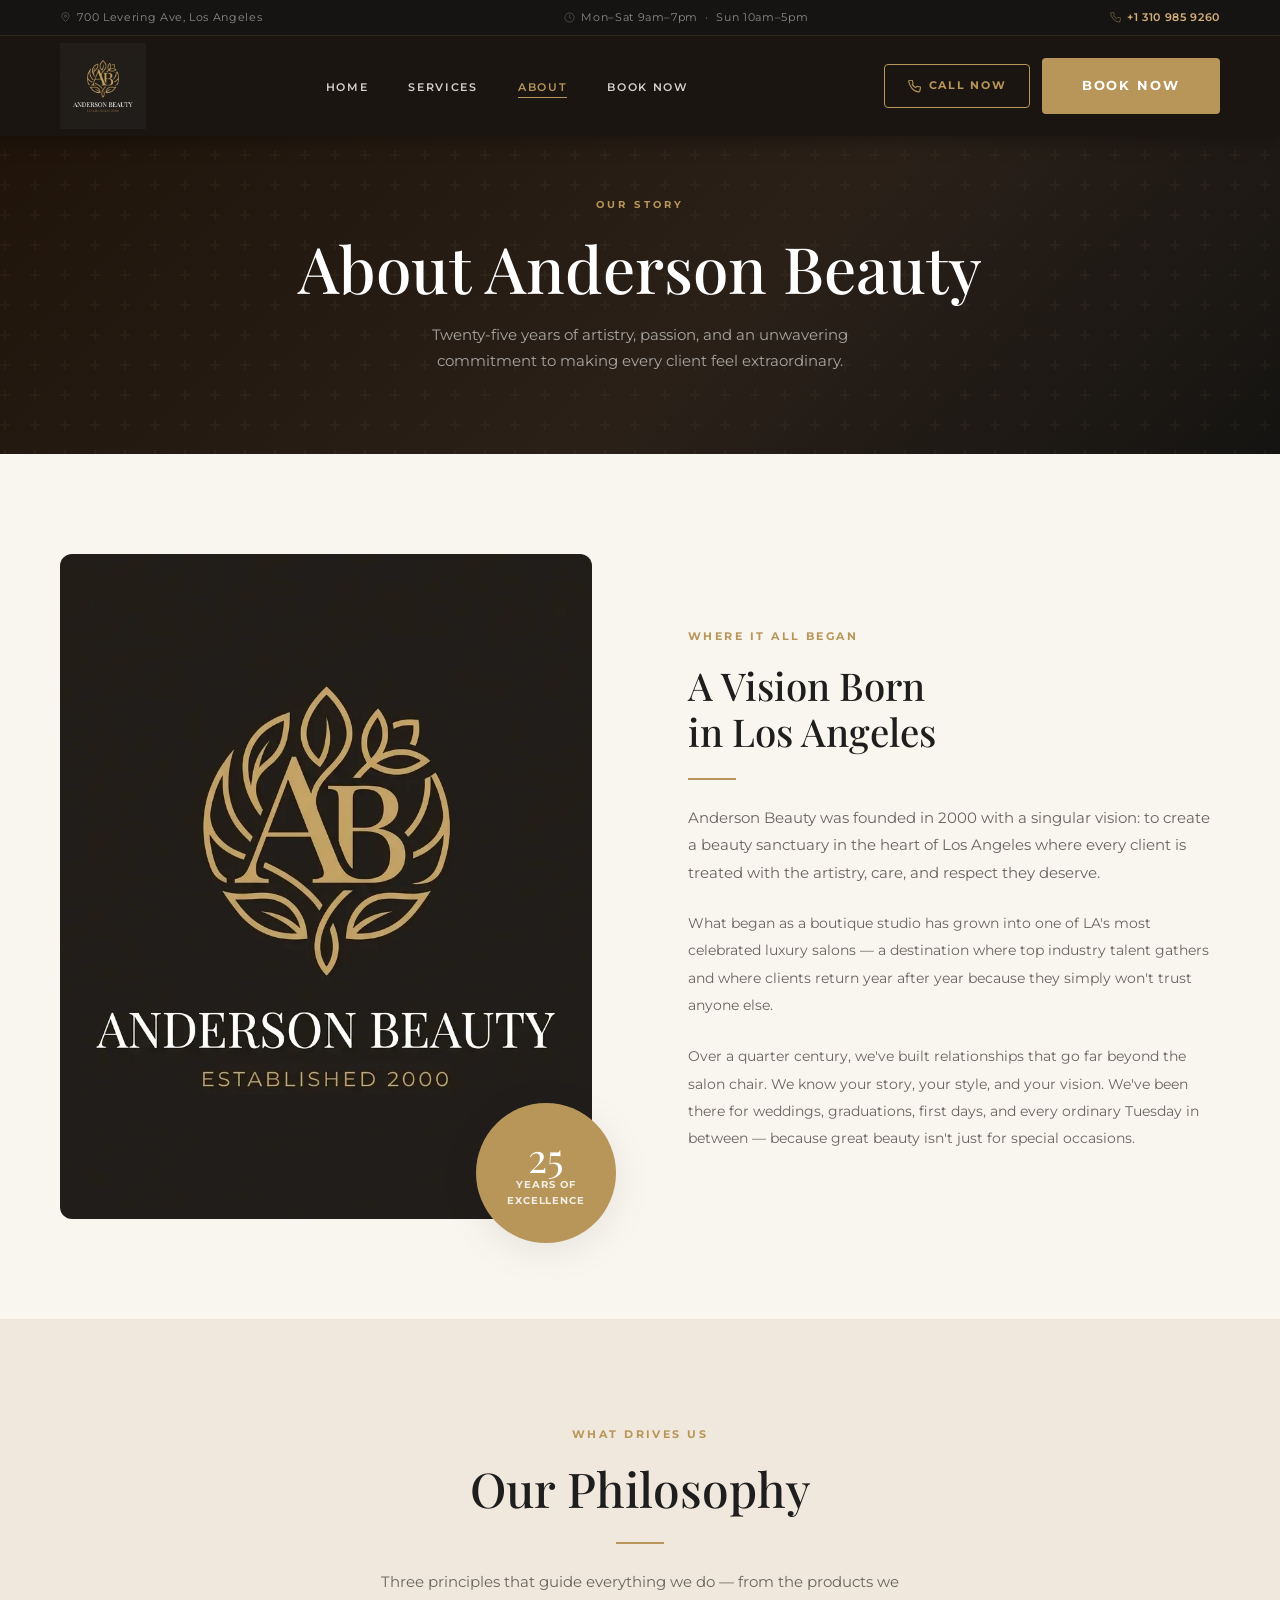
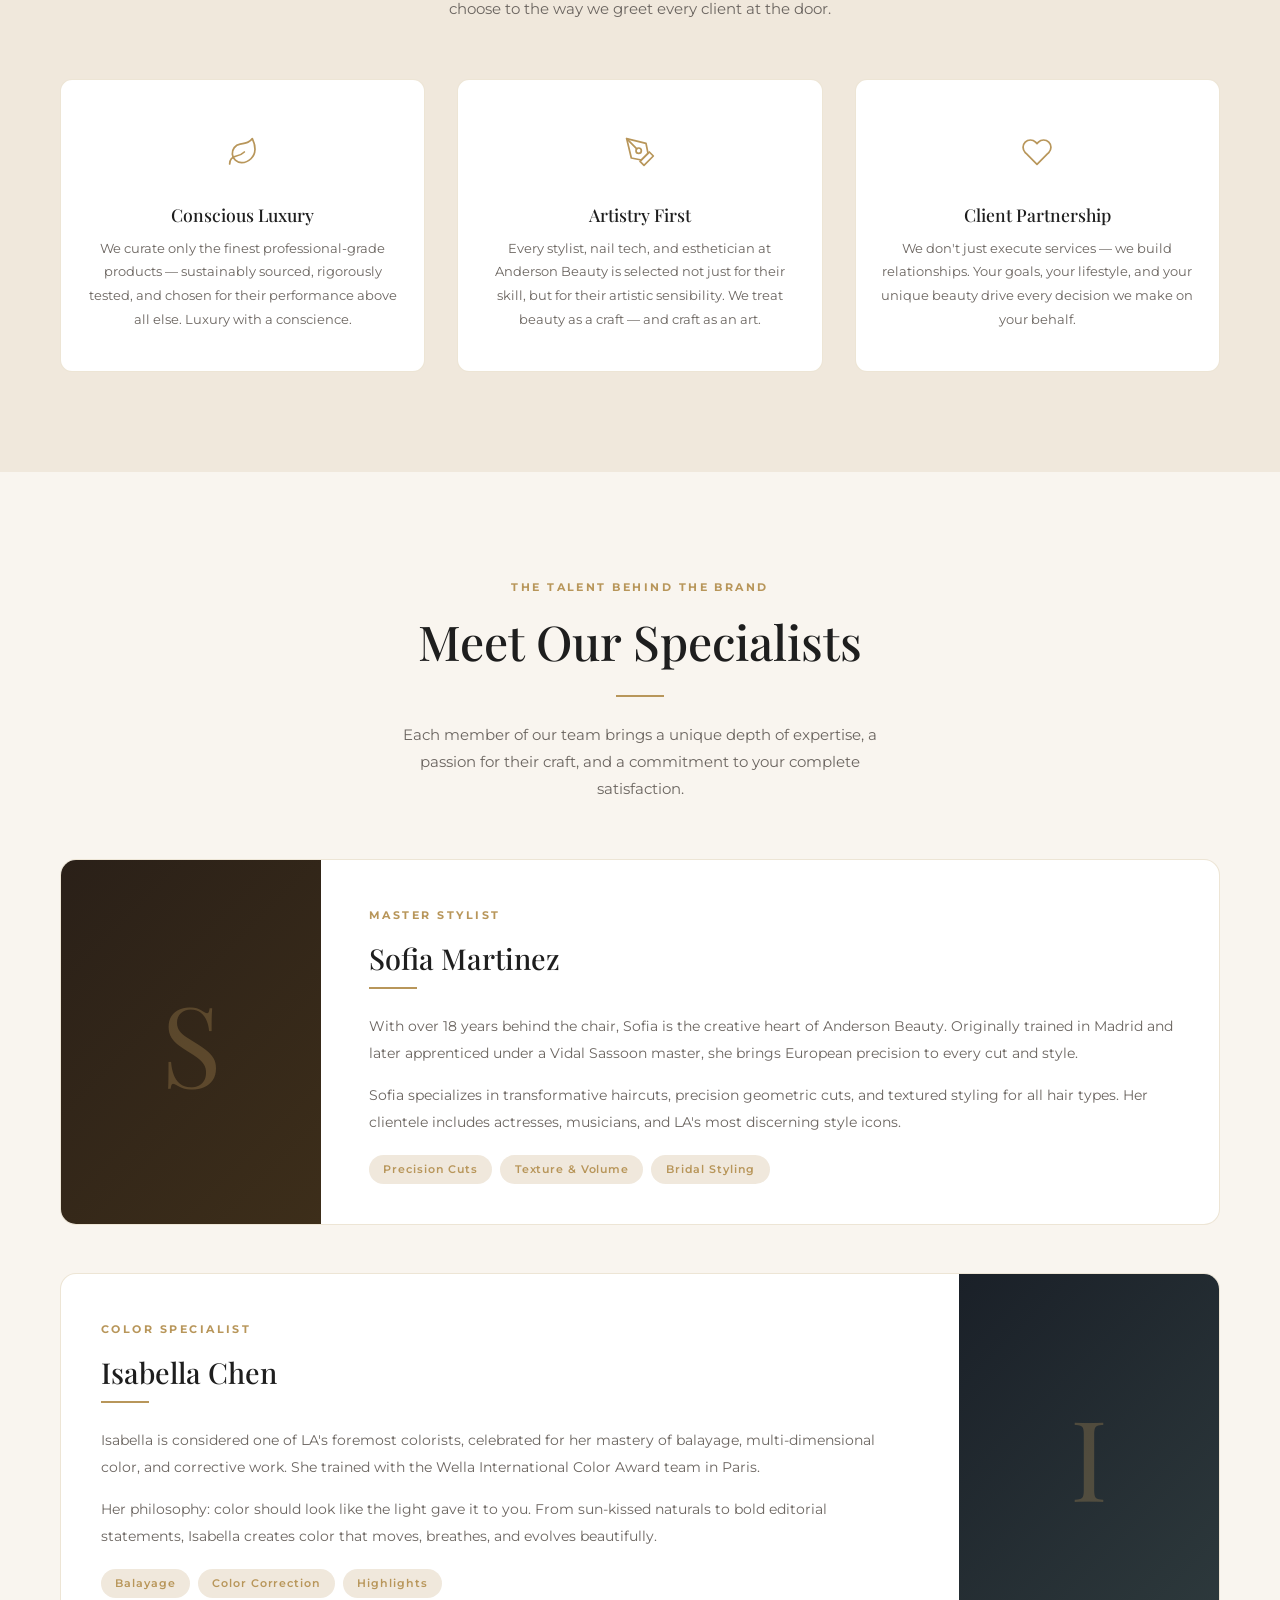
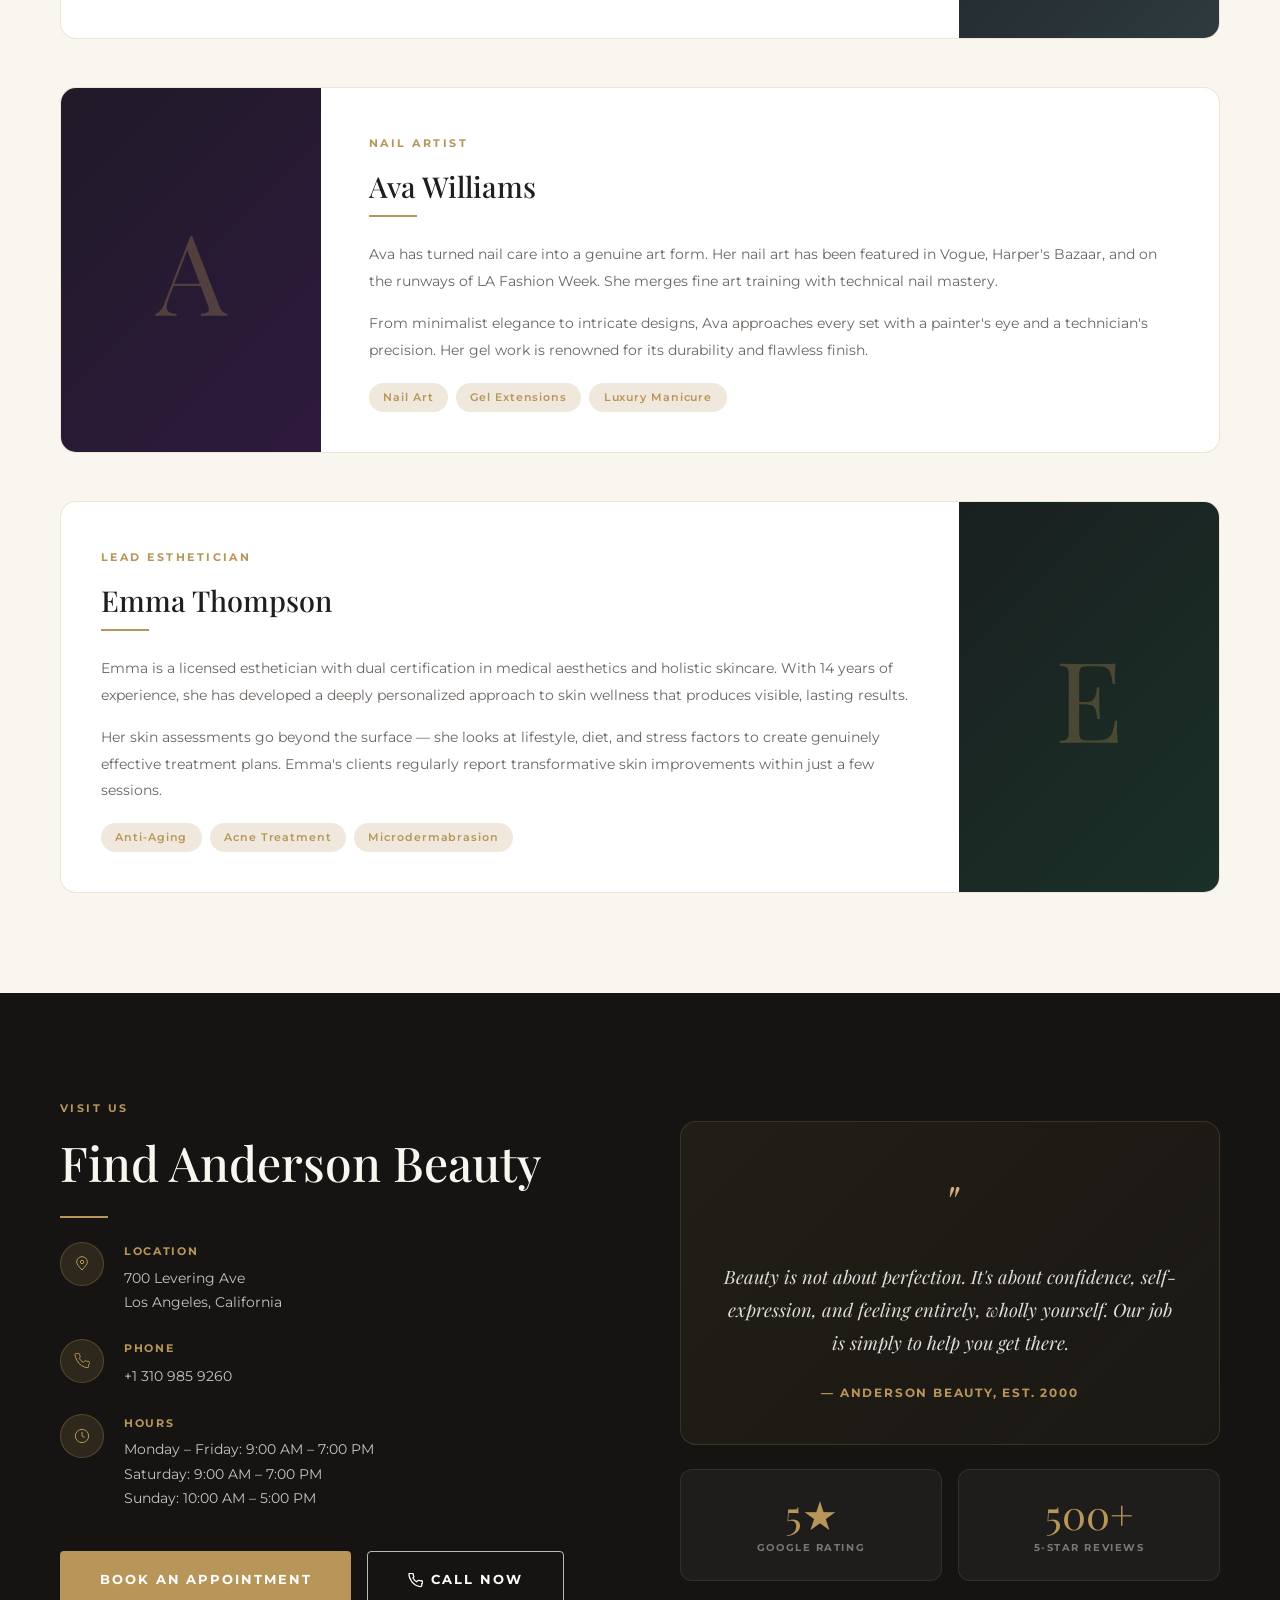
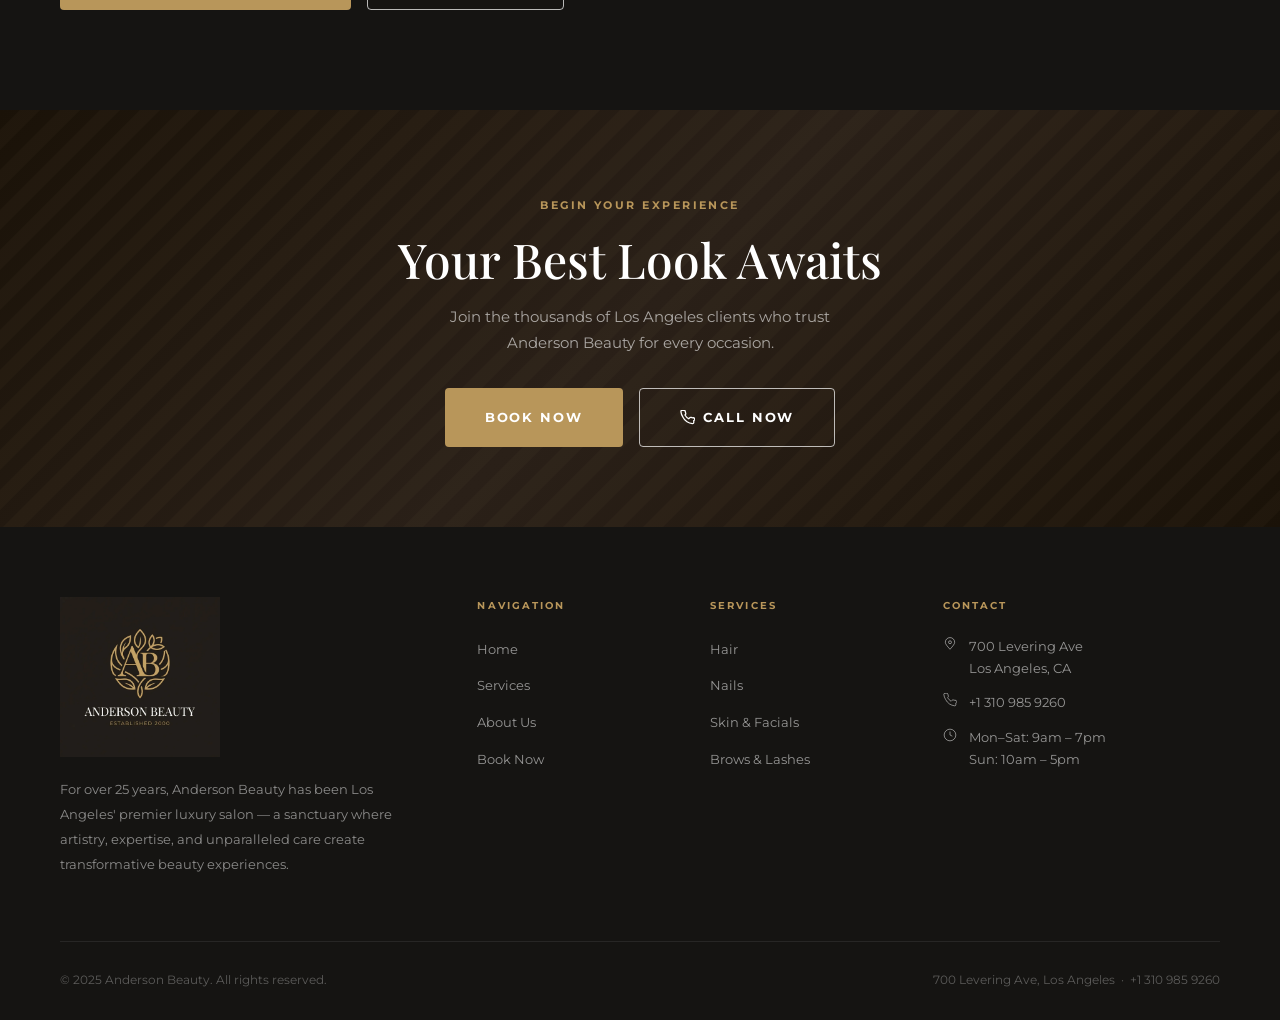
==== about.html @ c1115810 "Initial commit — Anderson Beauty website" ====
<!DOCTYPE html>
<html lang="en">
<head>
  <meta charset="UTF-8">
  <meta name="viewport" content="width=device-width, initial-scale=1.0">
  <title>About Us — Anderson Beauty</title>
  <meta name="description" content="Learn the story behind Anderson Beauty, Los Angeles' premier luxury salon established in 2000. Meet our team of expert stylists and estheticians.">
  <link rel="stylesheet" href="css/styles.css">
  <link rel="icon" type="image/x-icon" href="favicon.ico">
  <link rel="icon" type="image/png" sizes="32x32" href="favicon-32.png">
</head>
<body>

  <!-- TOP BAR -->
  <div class="topbar">
    <div class="container">
      <div class="topbar-inner">
        <div class="topbar-item">
          <svg width="11" height="11" viewBox="0 0 24 24" fill="none" stroke="currentColor" stroke-width="1.5"><path d="M12 21c-4.97-5.4-8-9.1-8-12a8 8 0 0116 0c0 2.9-3.03 6.6-8 12z"/><circle cx="12" cy="9" r="2.5"/></svg>
          700 Levering Ave, Los Angeles
        </div>
        <div class="topbar-item">
          <svg width="11" height="11" viewBox="0 0 24 24" fill="none" stroke="currentColor" stroke-width="1.5"><circle cx="12" cy="12" r="10"/><path d="M12 6v6l4 2"/></svg>
          Mon–Sat 9am–7pm &nbsp;·&nbsp; Sun 10am–5pm
        </div>
        <a href="tel:+13109859260" class="topbar-item topbar-phone">
          <svg width="11" height="11" viewBox="0 0 24 24" fill="none" stroke="currentColor" stroke-width="1.5"><path d="M22 16.92v3a2 2 0 01-2.18 2 19.79 19.79 0 01-8.63-3.07A19.5 19.5 0 014.5 11.12 19.79 19.79 0 011.44 2.5 2 2 0 013.42.5h3a2 2 0 012 1.72c.127.96.361 1.903.7 2.81a2 2 0 01-.45 2.11L7.91 8.07a16 16 0 006.02 6.02l1.74-1.74a2 2 0 012.11-.45c.907.339 1.85.573 2.81.7A2 2 0 0122 16.92z"/></svg>
          +1 310 985 9260
        </a>
      </div>
    </div>
  </div>

  <!-- NAVIGATION -->
  <nav class="nav nav-solid" id="nav">
    <div class="nav-inner">
      <a href="index.html" class="nav-logo">
        <img src="logo.png" alt="Anderson Beauty" class="nav-logo-img">
      </a>
      <ul class="nav-links">
        <li><a href="index.html" class="nav-link">Home</a></li>
        <li><a href="services.html" class="nav-link">Services</a></li>
        <li><a href="about.html" class="nav-link">About</a></li>
        <li><a href="book.html" class="nav-link">Book Now</a></li>
      </ul>
      <div style="display:flex;align-items:center;gap:0.75rem;" class="nav-cta">
        <a href="tel:+13109859260" class="btn btn-outline" style="padding:0.7rem 1.4rem;font-size:0.7rem;">
          <svg width="13" height="13" viewBox="0 0 24 24" fill="none" stroke="currentColor" stroke-width="2"><path d="M22 16.92v3a2 2 0 01-2.18 2 19.79 19.79 0 01-8.63-3.07A19.5 19.5 0 014.5 11.12 19.79 19.79 0 011.44 2.5 2 2 0 013.42.5h3a2 2 0 012 1.72c.127.96.361 1.903.7 2.81a2 2 0 01-.45 2.11L7.91 8.07a16 16 0 006.02 6.02l1.74-1.74a2 2 0 012.11-.45c.907.339 1.85.573 2.81.7A2 2 0 0122 16.92z"/></svg>
          Call Now
        </a>
        <a href="book.html" class="btn btn-primary btn-lg">Book Now</a>
      </div>
      <button class="nav-toggle" aria-label="Menu"><span></span><span></span><span></span></button>
    </div>
  </nav>

  <!-- MOBILE MENU -->
  <div class="mobile-menu">
    <a href="index.html" class="nav-link">Home</a>
    <a href="services.html" class="nav-link">Services</a>
    <a href="about.html" class="nav-link">About</a>
    <a href="book.html" class="nav-link">Book Now</a>
    <a href="tel:+13109859260" class="btn btn-outline" style="align-self:flex-start;font-size:0.72rem;">+1 310 985 9260</a>
    <a href="book.html" class="btn btn-primary" style="align-self:flex-start">Book an Appointment</a>
  </div>

  <!-- PAGE HERO -->
  <div class="page-hero">
    <div class="container">
      <div class="page-hero-label">Our Story</div>
      <h1>About Anderson Beauty</h1>
      <p>Twenty-five years of artistry, passion, and an unwavering commitment to making every client feel extraordinary.</p>
    </div>
  </div>

  <!-- OUR STORY -->
  <section class="section">
    <div class="container">
      <div class="story-split">
        <div class="story-image fade-up">
          <div class="story-image-main">
            <img src="logo.png" alt="Anderson Beauty" style="width:100%; height:100%; object-fit:cover; object-position:center;">
          </div>
          <div class="story-image-badge">
            <div class="year">25</div>
            <div class="label">Years of<br>Excellence</div>
          </div>
        </div>
        <div class="story-content fade-up">
          <span class="section-label">Where It All Began</span>
          <h2 class="section-title" style="font-size: clamp(1.8rem, 3vw, 2.5rem)">A Vision Born<br>in Los Angeles</h2>
          <div class="divider"></div>
          <p class="section-subtitle" style="margin-bottom: 1.5rem;">
            Anderson Beauty was founded in 2000 with a singular vision: to create a beauty sanctuary in the heart of Los Angeles where every client is treated with the artistry, care, and respect they deserve.
          </p>
          <p style="font-size:0.9rem; color:var(--text-muted); line-height:1.9; margin-bottom:1.5rem;">
            What began as a boutique studio has grown into one of LA's most celebrated luxury salons — a destination where top industry talent gathers and where clients return year after year because they simply won't trust anyone else.
          </p>
          <p style="font-size:0.9rem; color:var(--text-muted); line-height:1.9;">
            Over a quarter century, we've built relationships that go far beyond the salon chair. We know your story, your style, and your vision. We've been there for weddings, graduations, first days, and every ordinary Tuesday in between — because great beauty isn't just for special occasions.
          </p>
        </div>
      </div>
    </div>
  </section>

  <!-- VALUES -->
  <section class="section-cream">
    <div class="container">
      <div style="text-align:center; margin-bottom: 3.5rem;">
        <span class="section-label">What Drives Us</span>
        <h2 class="section-title">Our Philosophy</h2>
        <div class="divider center"></div>
        <p class="section-subtitle" style="margin: 0 auto;">
          Three principles that guide everything we do — from the products we choose to the way we greet every client at the door.
        </p>
      </div>
      <div class="values-grid">
        <div class="value-card fade-up">
          <div class="value-icon">
            <svg width="32" height="32" viewBox="0 0 24 24" fill="none" stroke="var(--gold)" stroke-width="1.3" stroke-linecap="round" stroke-linejoin="round"><path d="M11 20A7 7 0 0 1 9.8 6.1C15.5 5 17 4.48 19 2c1 2 2 4.18 2 8 0 5.5-4.78 10-10 10z"/><path d="M2 21c0-3 1.85-5.36 5.08-6C9.5 14.52 12 13 13 12"/></svg>
          </div>
          <h3>Conscious Luxury</h3>
          <p>We curate only the finest professional-grade products — sustainably sourced, rigorously tested, and chosen for their performance above all else. Luxury with a conscience.</p>
        </div>
        <div class="value-card fade-up">
          <div class="value-icon">
            <svg width="32" height="32" viewBox="0 0 24 24" fill="none" stroke="var(--gold)" stroke-width="1.3" stroke-linecap="round" stroke-linejoin="round"><path d="M12 19l7-7 3 3-7 7-3-3z"/><path d="M18 13l-1.5-7.5L2 2l3.5 14.5L13 18l5-5z"/><path d="M2 2l7.586 7.586"/><circle cx="11" cy="11" r="2"/></svg>
          </div>
          <h3>Artistry First</h3>
          <p>Every stylist, nail tech, and esthetician at Anderson Beauty is selected not just for their skill, but for their artistic sensibility. We treat beauty as a craft — and craft as an art.</p>
        </div>
        <div class="value-card fade-up">
          <div class="value-icon">
            <svg width="32" height="32" viewBox="0 0 24 24" fill="none" stroke="var(--gold)" stroke-width="1.3" stroke-linecap="round" stroke-linejoin="round"><path d="M20.84 4.61a5.5 5.5 0 0 0-7.78 0L12 5.67l-1.06-1.06a5.5 5.5 0 0 0-7.78 7.78l1.06 1.06L12 21.23l7.78-7.78 1.06-1.06a5.5 5.5 0 0 0 0-7.78z"/></svg>
          </div>
          <h3>Client Partnership</h3>
          <p>We don't just execute services — we build relationships. Your goals, your lifestyle, and your unique beauty drive every decision we make on your behalf.</p>
        </div>
      </div>
    </div>
  </section>

  <!-- TEAM -->
  <section class="section">
    <div class="container">
      <div style="text-align:center; margin-bottom: 3.5rem;">
        <span class="section-label">The Talent Behind the Brand</span>
        <h2 class="section-title">Meet Our Specialists</h2>
        <div class="divider center"></div>
        <p class="section-subtitle" style="margin: 0 auto;">
          Each member of our team brings a unique depth of expertise, a passion for their craft, and a commitment to your complete satisfaction.
        </p>
      </div>

      <div style="display: flex; flex-direction: column; gap: 3rem;">

        <div class="fade-up" style="display:grid; grid-template-columns: 260px 1fr; gap: 3rem; align-items:center; background:var(--white); border:1px solid var(--border); border-radius:16px; overflow:hidden;">
          <div style="background:linear-gradient(135deg,#2A2018 0%,#3D2E1A 100%); height:100%; min-height:300px; display:flex; align-items:center; justify-content:center;">
            <div style="font-family:var(--font-serif); font-size:7rem; color:rgba(184,150,90,0.3);">S</div>
          </div>
          <div style="padding: 2.5rem 2.5rem 2.5rem 0;">
            <span class="section-label">Master Stylist</span>
            <h3 style="font-size:1.8rem; color:var(--charcoal); margin-bottom:0.5rem;">Sofia Martinez</h3>
            <div class="divider" style="margin-top:0.75rem;"></div>
            <p style="font-size:0.87rem; color:var(--text-muted); line-height:1.9; margin-bottom:1rem;">With over 18 years behind the chair, Sofia is the creative heart of Anderson Beauty. Originally trained in Madrid and later apprenticed under a Vidal Sassoon master, she brings European precision to every cut and style.</p>
            <p style="font-size:0.87rem; color:var(--text-muted); line-height:1.9;">Sofia specializes in transformative haircuts, precision geometric cuts, and textured styling for all hair types. Her clientele includes actresses, musicians, and LA's most discerning style icons.</p>
            <div style="display:flex; gap:0.5rem; flex-wrap:wrap; margin-top:1.25rem;">
              <span style="background:var(--cream-dark); padding:0.3rem 0.9rem; border-radius:100px; font-size:0.7rem; font-weight:600; color:var(--gold); letter-spacing:0.08em;">Precision Cuts</span>
              <span style="background:var(--cream-dark); padding:0.3rem 0.9rem; border-radius:100px; font-size:0.7rem; font-weight:600; color:var(--gold); letter-spacing:0.08em;">Texture &amp; Volume</span>
              <span style="background:var(--cream-dark); padding:0.3rem 0.9rem; border-radius:100px; font-size:0.7rem; font-weight:600; color:var(--gold); letter-spacing:0.08em;">Bridal Styling</span>
            </div>
          </div>
        </div>

        <div class="fade-up" style="display:grid; grid-template-columns: 1fr 260px; gap: 3rem; align-items:center; background:var(--white); border:1px solid var(--border); border-radius:16px; overflow:hidden;">
          <div style="padding: 2.5rem 0 2.5rem 2.5rem;">
            <span class="section-label">Color Specialist</span>
            <h3 style="font-size:1.8rem; color:var(--charcoal); margin-bottom:0.5rem;">Isabella Chen</h3>
            <div class="divider" style="margin-top:0.75rem;"></div>
            <p style="font-size:0.87rem; color:var(--text-muted); line-height:1.9; margin-bottom:1rem;">Isabella is considered one of LA's foremost colorists, celebrated for her mastery of balayage, multi-dimensional color, and corrective work. She trained with the Wella International Color Award team in Paris.</p>
            <p style="font-size:0.87rem; color:var(--text-muted); line-height:1.9;">Her philosophy: color should look like the light gave it to you. From sun-kissed naturals to bold editorial statements, Isabella creates color that moves, breathes, and evolves beautifully.</p>
            <div style="display:flex; gap:0.5rem; flex-wrap:wrap; margin-top:1.25rem;">
              <span style="background:var(--cream-dark); padding:0.3rem 0.9rem; border-radius:100px; font-size:0.7rem; font-weight:600; color:var(--gold); letter-spacing:0.08em;">Balayage</span>
              <span style="background:var(--cream-dark); padding:0.3rem 0.9rem; border-radius:100px; font-size:0.7rem; font-weight:600; color:var(--gold); letter-spacing:0.08em;">Color Correction</span>
              <span style="background:var(--cream-dark); padding:0.3rem 0.9rem; border-radius:100px; font-size:0.7rem; font-weight:600; color:var(--gold); letter-spacing:0.08em;">Highlights</span>
            </div>
          </div>
          <div style="background:linear-gradient(135deg,#1A2028 0%,#2E3A3D 100%); height:100%; min-height:300px; display:flex; align-items:center; justify-content:center;">
            <div style="font-family:var(--font-serif); font-size:7rem; color:rgba(184,150,90,0.3);">I</div>
          </div>
        </div>

        <div class="fade-up" style="display:grid; grid-template-columns: 260px 1fr; gap: 3rem; align-items:center; background:var(--white); border:1px solid var(--border); border-radius:16px; overflow:hidden;">
          <div style="background:linear-gradient(135deg,#201A28 0%,#2E1A3D 100%); height:100%; min-height:300px; display:flex; align-items:center; justify-content:center;">
            <div style="font-family:var(--font-serif); font-size:7rem; color:rgba(184,150,90,0.3);">A</div>
          </div>
          <div style="padding: 2.5rem 2.5rem 2.5rem 0;">
            <span class="section-label">Nail Artist</span>
            <h3 style="font-size:1.8rem; color:var(--charcoal); margin-bottom:0.5rem;">Ava Williams</h3>
            <div class="divider" style="margin-top:0.75rem;"></div>
            <p style="font-size:0.87rem; color:var(--text-muted); line-height:1.9; margin-bottom:1rem;">Ava has turned nail care into a genuine art form. Her nail art has been featured in Vogue, Harper's Bazaar, and on the runways of LA Fashion Week. She merges fine art training with technical nail mastery.</p>
            <p style="font-size:0.87rem; color:var(--text-muted); line-height:1.9;">From minimalist elegance to intricate designs, Ava approaches every set with a painter's eye and a technician's precision. Her gel work is renowned for its durability and flawless finish.</p>
            <div style="display:flex; gap:0.5rem; flex-wrap:wrap; margin-top:1.25rem;">
              <span style="background:var(--cream-dark); padding:0.3rem 0.9rem; border-radius:100px; font-size:0.7rem; font-weight:600; color:var(--gold); letter-spacing:0.08em;">Nail Art</span>
              <span style="background:var(--cream-dark); padding:0.3rem 0.9rem; border-radius:100px; font-size:0.7rem; font-weight:600; color:var(--gold); letter-spacing:0.08em;">Gel Extensions</span>
              <span style="background:var(--cream-dark); padding:0.3rem 0.9rem; border-radius:100px; font-size:0.7rem; font-weight:600; color:var(--gold); letter-spacing:0.08em;">Luxury Manicure</span>
            </div>
          </div>
        </div>

        <div class="fade-up" style="display:grid; grid-template-columns: 1fr 260px; gap: 3rem; align-items:center; background:var(--white); border:1px solid var(--border); border-radius:16px; overflow:hidden;">
          <div style="padding: 2.5rem 0 2.5rem 2.5rem;">
            <span class="section-label">Lead Esthetician</span>
            <h3 style="font-size:1.8rem; color:var(--charcoal); margin-bottom:0.5rem;">Emma Thompson</h3>
            <div class="divider" style="margin-top:0.75rem;"></div>
            <p style="font-size:0.87rem; color:var(--text-muted); line-height:1.9; margin-bottom:1rem;">Emma is a licensed esthetician with dual certification in medical aesthetics and holistic skincare. With 14 years of experience, she has developed a deeply personalized approach to skin wellness that produces visible, lasting results.</p>
            <p style="font-size:0.87rem; color:var(--text-muted); line-height:1.9;">Her skin assessments go beyond the surface — she looks at lifestyle, diet, and stress factors to create genuinely effective treatment plans. Emma's clients regularly report transformative skin improvements within just a few sessions.</p>
            <div style="display:flex; gap:0.5rem; flex-wrap:wrap; margin-top:1.25rem;">
              <span style="background:var(--cream-dark); padding:0.3rem 0.9rem; border-radius:100px; font-size:0.7rem; font-weight:600; color:var(--gold); letter-spacing:0.08em;">Anti-Aging</span>
              <span style="background:var(--cream-dark); padding:0.3rem 0.9rem; border-radius:100px; font-size:0.7rem; font-weight:600; color:var(--gold); letter-spacing:0.08em;">Acne Treatment</span>
              <span style="background:var(--cream-dark); padding:0.3rem 0.9rem; border-radius:100px; font-size:0.7rem; font-weight:600; color:var(--gold); letter-spacing:0.08em;">Microdermabrasion</span>
            </div>
          </div>
          <div style="background:linear-gradient(135deg,#1A2020 0%,#1A3028 100%); height:100%; min-height:300px; display:flex; align-items:center; justify-content:center;">
            <div style="font-family:var(--font-serif); font-size:7rem; color:rgba(184,150,90,0.3);">E</div>
          </div>
        </div>

      </div>
    </div>
  </section>

  <!-- SALON INFO -->
  <section class="section-dark">
    <div class="container">
      <div style="display:grid; grid-template-columns:1fr 1fr; gap: 5rem; align-items:center;">
        <div class="fade-up">
          <span class="section-label">Visit Us</span>
          <h2 class="section-title light">Find Anderson Beauty</h2>
          <div class="divider"></div>
          <div style="display:flex; flex-direction:column; gap:1.5rem; margin-top:1rem;">
            <div style="display:flex; gap:1.25rem; align-items:flex-start;">
              <div style="width:44px; height:44px; background:rgba(184,150,90,0.15); border:1px solid rgba(184,150,90,0.3); border-radius:50%; display:flex; align-items:center; justify-content:center; flex-shrink:0;">
                <svg width="16" height="16" fill="none" stroke="var(--gold)" stroke-width="1.5" viewBox="0 0 24 24"><path d="M12 21c-4.97-5.4-8-9.1-8-12a8 8 0 0116 0c0 2.9-3.03 6.6-8 12z"/><circle cx="12" cy="9" r="2.5"/></svg>
              </div>
              <div><div style="font-size:0.7rem; font-weight:700; letter-spacing:0.15em; text-transform:uppercase; color:var(--gold); margin-bottom:0.3rem;">Location</div><div style="font-size:0.9rem; color:rgba(255,255,255,0.75); line-height:1.7;">700 Levering Ave<br>Los Angeles, California</div></div>
            </div>
            <div style="display:flex; gap:1.25rem; align-items:flex-start;">
              <div style="width:44px; height:44px; background:rgba(184,150,90,0.15); border:1px solid rgba(184,150,90,0.3); border-radius:50%; display:flex; align-items:center; justify-content:center; flex-shrink:0;">
                <svg width="16" height="16" fill="none" stroke="var(--gold)" stroke-width="1.5" viewBox="0 0 24 24"><path d="M22 16.92v3a2 2 0 01-2.18 2 19.79 19.79 0 01-8.63-3.07A19.5 19.5 0 014.5 11.12 19.79 19.79 0 011.44 2.5 2 2 0 013.42.5h3a2 2 0 012 1.72c.127.96.361 1.903.7 2.81a2 2 0 01-.45 2.11L7.91 8.07a16 16 0 006.02 6.02l1.74-1.74a2 2 0 012.11-.45c.907.339 1.85.573 2.81.7A2 2 0 0122 16.92z"/></svg>
              </div>
              <div><div style="font-size:0.7rem; font-weight:700; letter-spacing:0.15em; text-transform:uppercase; color:var(--gold); margin-bottom:0.3rem;">Phone</div><a href="tel:+13109859260" style="font-size:0.9rem; color:rgba(255,255,255,0.75);">+1 310 985 9260</a></div>
            </div>
            <div style="display:flex; gap:1.25rem; align-items:flex-start;">
              <div style="width:44px; height:44px; background:rgba(184,150,90,0.15); border:1px solid rgba(184,150,90,0.3); border-radius:50%; display:flex; align-items:center; justify-content:center; flex-shrink:0;">
                <svg width="16" height="16" fill="none" stroke="var(--gold)" stroke-width="1.5" viewBox="0 0 24 24"><circle cx="12" cy="12" r="10"/><path d="M12 6v6l4 2"/></svg>
              </div>
              <div><div style="font-size:0.7rem; font-weight:700; letter-spacing:0.15em; text-transform:uppercase; color:var(--gold); margin-bottom:0.3rem;">Hours</div><div style="font-size:0.9rem; color:rgba(255,255,255,0.75); line-height:1.7;">Monday – Friday: 9:00 AM – 7:00 PM<br>Saturday: 9:00 AM – 7:00 PM<br>Sunday: 10:00 AM – 5:00 PM</div></div>
            </div>
          </div>
          <div style="margin-top:2.5rem; display:flex; gap:1rem; flex-wrap:wrap;">
            <a href="book.html" class="btn btn-primary btn-lg">Book an Appointment</a>
            <a href="tel:+13109859260" class="btn btn-outline-white btn-lg">
              <svg width="15" height="15" viewBox="0 0 24 24" fill="none" stroke="currentColor" stroke-width="2"><path d="M22 16.92v3a2 2 0 01-2.18 2 19.79 19.79 0 01-8.63-3.07A19.5 19.5 0 014.5 11.12 19.79 19.79 0 011.44 2.5 2 2 0 013.42.5h3a2 2 0 012 1.72c.127.96.361 1.903.7 2.81a2 2 0 01-.45 2.11L7.91 8.07a16 16 0 006.02 6.02l1.74-1.74a2 2 0 012.11-.45c.907.339 1.85.573 2.81.7A2 2 0 0122 16.92z"/></svg>
              Call Now
            </a>
          </div>
        </div>
        <div class="fade-up">
          <div style="background:linear-gradient(135deg, rgba(184,150,90,0.08) 0%, rgba(184,150,90,0.04) 100%); border:1px solid rgba(184,150,90,0.2); border-radius:16px; padding:2.5rem; text-align:center;">
            <div style="font-family:var(--font-serif); font-size:3rem; color:var(--gold-light); margin-bottom:1rem; font-style:italic;">"</div>
            <p style="font-family:var(--font-serif); font-style:italic; font-size:1.15rem; color:rgba(255,255,255,0.85); line-height:1.8; margin-bottom:1.5rem;">Beauty is not about perfection. It's about confidence, self-expression, and feeling entirely, wholly yourself. Our job is simply to help you get there.</p>
            <div style="font-size:0.75rem; font-weight:700; letter-spacing:0.15em; text-transform:uppercase; color:var(--gold);">— Anderson Beauty, Est. 2000</div>
          </div>
          <div style="display:grid; grid-template-columns:1fr 1fr; gap:1rem; margin-top:1.5rem;">
            <div style="background:rgba(255,255,255,0.04); border:1px solid rgba(184,150,90,0.15); border-radius:12px; padding:1.5rem; text-align:center;">
              <div style="font-family:var(--font-serif); font-size:2.5rem; color:var(--gold); line-height:1;">5★</div>
              <div style="font-size:0.65rem; font-weight:700; letter-spacing:0.15em; text-transform:uppercase; color:rgba(255,255,255,0.4); margin-top:0.3rem;">Google Rating</div>
            </div>
            <div style="background:rgba(255,255,255,0.04); border:1px solid rgba(184,150,90,0.15); border-radius:12px; padding:1.5rem; text-align:center;">
              <div style="font-family:var(--font-serif); font-size:2.5rem; color:var(--gold); line-height:1;">500+</div>
              <div style="font-size:0.65rem; font-weight:700; letter-spacing:0.15em; text-transform:uppercase; color:rgba(255,255,255,0.4); margin-top:0.3rem;">5-Star Reviews</div>
            </div>
          </div>
        </div>
      </div>
    </div>
  </section>

  <!-- CTA -->
  <div class="cta-banner">
    <div class="container">
      <span class="section-label">Begin Your Experience</span>
      <h2>Your Best Look Awaits</h2>
      <p>Join the thousands of Los Angeles clients who trust Anderson Beauty for every occasion.</p>
      <div style="display:flex;gap:1rem;justify-content:center;flex-wrap:wrap;">
        <a href="book.html" class="btn btn-primary btn-lg">Book Now</a>
        <a href="tel:+13109859260" class="btn btn-outline-white btn-lg">
          <svg width="15" height="15" viewBox="0 0 24 24" fill="none" stroke="currentColor" stroke-width="2"><path d="M22 16.92v3a2 2 0 01-2.18 2 19.79 19.79 0 01-8.63-3.07A19.5 19.5 0 014.5 11.12 19.79 19.79 0 011.44 2.5 2 2 0 013.42.5h3a2 2 0 012 1.72c.127.96.361 1.903.7 2.81a2 2 0 01-.45 2.11L7.91 8.07a16 16 0 006.02 6.02l1.74-1.74a2 2 0 012.11-.45c.907.339 1.85.573 2.81.7A2 2 0 0122 16.92z"/></svg>
          Call Now
        </a>
      </div>
    </div>
  </div>

  <!-- FOOTER -->
  <footer class="footer">
    <div class="container">
      <div class="footer-grid">
        <div class="footer-brand">
          <div class="nav-logo">
            <img src="logo.png" alt="Anderson Beauty" class="nav-logo-img">
          </div>
          <p class="footer-desc">For over 25 years, Anderson Beauty has been Los Angeles' premier luxury salon — a sanctuary where artistry, expertise, and unparalleled care create transformative beauty experiences.</p>
        </div>
        <div>
          <div class="footer-heading">Navigation</div>
          <ul class="footer-links">
            <li><a href="index.html">Home</a></li>
            <li><a href="services.html">Services</a></li>
            <li><a href="about.html">About Us</a></li>
            <li><a href="book.html">Book Now</a></li>
          </ul>
        </div>
        <div>
          <div class="footer-heading">Services</div>
          <ul class="footer-links">
            <li><a href="services.html#hair">Hair</a></li>
            <li><a href="services.html#nails">Nails</a></li>
            <li><a href="services.html#skin">Skin &amp; Facials</a></li>
            <li><a href="services.html#lashes">Brows &amp; Lashes</a></li>
          </ul>
        </div>
        <div>
          <div class="footer-heading">Contact</div>
          <div class="footer-contact">
            <div class="footer-contact-item">
              <svg width="14" height="14" fill="none" stroke="currentColor" stroke-width="1.5" viewBox="0 0 24 24"><path d="M12 21c-4.97-5.4-8-9.1-8-12a8 8 0 0116 0c0 2.9-3.03 6.6-8 12z"/><circle cx="12" cy="9" r="2.5"/></svg>
              <span>700 Levering Ave<br>Los Angeles, CA</span>
            </div>
            <div class="footer-contact-item">
              <svg width="14" height="14" fill="none" stroke="currentColor" stroke-width="1.5" viewBox="0 0 24 24"><path d="M22 16.92v3a2 2 0 01-2.18 2 19.79 19.79 0 01-8.63-3.07A19.5 19.5 0 014.5 11.12 19.79 19.79 0 011.44 2.5 2 2 0 013.42.5h3a2 2 0 012 1.72c.127.96.361 1.903.7 2.81a2 2 0 01-.45 2.11L7.91 8.07a16 16 0 006.02 6.02l1.74-1.74a2 2 0 012.11-.45c.907.339 1.85.573 2.81.7A2 2 0 0122 16.92z"/></svg>
              <a href="tel:+13109859260" style="color:rgba(255,255,255,0.55);">+1 310 985 9260</a>
            </div>
            <div class="footer-contact-item">
              <svg width="14" height="14" fill="none" stroke="currentColor" stroke-width="1.5" viewBox="0 0 24 24"><circle cx="12" cy="12" r="10"/><path d="M12 6v6l4 2"/></svg>
              <span>Mon–Sat: 9am – 7pm<br>Sun: 10am – 5pm</span>
            </div>
          </div>
        </div>
      </div>
      <div class="footer-bottom">
        <span>© 2025 Anderson Beauty. All rights reserved.</span>
        <span>700 Levering Ave, Los Angeles &nbsp;·&nbsp; +1 310 985 9260</span>
      </div>
    </div>
  </footer>

  <a href="tel:+13109859260" class="call-float" aria-label="Call Anderson Beauty">
    <svg width="14" height="14" viewBox="0 0 24 24" fill="none" stroke="currentColor" stroke-width="2" stroke-linecap="round" stroke-linejoin="round"><path d="M22 16.92v3a2 2 0 01-2.18 2 19.79 19.79 0 01-8.63-3.07A19.5 19.5 0 014.5 11.12 19.79 19.79 0 011.44 2.5 2 2 0 013.42.5h3a2 2 0 012 1.72c.127.96.361 1.903.7 2.81a2 2 0 01-.45 2.11L7.91 8.07a16 16 0 006.02 6.02l1.74-1.74a2 2 0 012.11-.45c.907.339 1.85.573 2.81.7A2 2 0 0122 16.92z"/></svg>
    Call Now
  </a>

  <script src="js/main.js"></script>
</body>
</html>
---- css/styles.css ----
/* ============================================================
   Anderson Beauty — Global Styles
   ============================================================ */

@import url('https://fonts.googleapis.com/css2?family=Playfair+Display:ital,wght@0,400;0,500;0,600;0,700;1,400;1,500&family=Montserrat:wght@300;400;500;600;700&display=swap');

/* ---------- Variables ---------- */
:root {
  --cream:       #F9F5EF;
  --cream-dark:  #F0E8DC;
  --gold:        #B8965A;
  --gold-light:  #D4AF7A;
  --gold-pale:   #ECD9B8;
  --charcoal:    #1E1E1E;
  --charcoal-mid:#3A3A3A;
  --text:        #2A2826;
  --text-muted:  #6B6560;
  --white:       #FFFFFF;
  --blush:       #EDD5C0;
  --section-dark:#151412;
  --border:      rgba(184,150,90,0.25);
  --shadow:      0 8px 40px rgba(0,0,0,0.08);
  --shadow-lg:   0 20px 60px rgba(0,0,0,0.12);
  --radius:      4px;
  --radius-lg:   12px;

  --font-serif:  'Playfair Display', Georgia, serif;
  --font-sans:   'Montserrat', -apple-system, sans-serif;

  --transition:  0.3s ease;
  --nav-h:       100px;
  --topbar-h:    36px;
}

/* ---------- Reset & Base ---------- */
*, *::before, *::after { box-sizing: border-box; margin: 0; padding: 0; }

html { font-size: 16px; scroll-behavior: smooth; }

body {
  font-family: var(--font-sans);
  background: var(--cream);
  color: var(--text);
  line-height: 1.7;
  -webkit-font-smoothing: antialiased;
}

img { display: block; max-width: 100%; }
a { color: inherit; text-decoration: none; }
ul { list-style: none; }
button { cursor: pointer; font-family: var(--font-sans); border: none; background: none; }

/* ---------- Typography ---------- */
h1, h2, h3, h4 { font-family: var(--font-serif); font-weight: 500; line-height: 1.2; }

.section-label {
  display: inline-block;
  font-family: var(--font-sans);
  font-size: 0.7rem;
  font-weight: 700;
  letter-spacing: 0.22em;
  text-transform: uppercase;
  color: var(--gold);
  margin-bottom: 1rem;
}

.section-title {
  font-size: clamp(2rem, 4vw, 3rem);
  color: var(--charcoal);
  margin-bottom: 1.25rem;
}

.section-title.light { color: var(--cream); }

.section-subtitle {
  font-size: 0.95rem;
  color: var(--text-muted);
  max-width: 520px;
  line-height: 1.8;
}

/* ---------- Buttons ---------- */
.btn {
  display: inline-flex;
  align-items: center;
  gap: 0.5rem;
  padding: 0.875rem 2rem;
  font-size: 0.75rem;
  font-weight: 700;
  letter-spacing: 0.15em;
  text-transform: uppercase;
  border-radius: var(--radius);
  transition: var(--transition);
}

.btn-primary {
  background: var(--gold);
  color: var(--white);
}
.btn-primary:hover {
  background: var(--gold-light);
  transform: translateY(-2px);
  box-shadow: 0 8px 24px rgba(184,150,90,0.4);
}

.btn-outline {
  border: 1.5px solid var(--gold);
  color: var(--gold);
}
.btn-outline:hover {
  background: var(--gold);
  color: var(--white);
  transform: translateY(-2px);
}

.btn-outline-white {
  border: 1.5px solid rgba(255,255,255,0.7);
  color: var(--white);
}
.btn-outline-white:hover {
  background: var(--white);
  color: var(--charcoal);
}

.btn-lg { padding: 1.1rem 2.5rem; font-size: 0.8rem; }

/* ---------- Layout ---------- */
.container {
  width: 92%;
  max-width: 1160px;
  margin: 0 auto;
}

.section {
  padding: 100px 0;
}

.section-dark {
  background: var(--section-dark);
  padding: 100px 0;
}

.section-cream {
  background: var(--cream-dark);
  padding: 100px 0;
}

/* ---------- Divider ---------- */
.divider {
  width: 48px;
  height: 2px;
  background: var(--gold);
  margin: 1.5rem 0;
}
.divider.center { margin: 1.5rem auto; }

/* ---------- Top Bar ---------- */
.topbar {
  position: fixed;
  top: 0; left: 0; right: 0;
  height: var(--topbar-h);
  background: var(--section-dark);
  z-index: 1001;
  display: flex;
  align-items: center;
  border-bottom: 1px solid rgba(184,150,90,0.15);
}
.topbar-inner {
  display: flex;
  align-items: center;
  justify-content: space-between;
  font-size: 0.68rem;
  letter-spacing: 0.06em;
  color: rgba(255,255,255,0.5);
  gap: 1rem;
}
.topbar-item {
  display: flex;
  align-items: center;
  gap: 0.4rem;
  white-space: nowrap;
}
.topbar-item svg { opacity: 0.6; flex-shrink: 0; }
.topbar a {
  color: var(--gold-light);
  font-weight: 600;
  transition: color var(--transition);
  display: flex;
  align-items: center;
  gap: 0.4rem;
}
.topbar a:hover { color: var(--white); }

/* ---------- Navigation ---------- */
.nav {
  position: fixed;
  top: var(--topbar-h); left: 0; right: 0;
  height: var(--nav-h);
  z-index: 1000;
  display: flex;
  align-items: center;
  transition: background var(--transition), box-shadow var(--transition), transform 0.35s ease;
}

.nav.nav-hidden {
  transform: translateY(calc(-100% - var(--topbar-h)));
}

.nav.scrolled {
  background: rgba(26,21,16,0.97);
  box-shadow: 0 2px 20px rgba(0,0,0,0.35);
  backdrop-filter: blur(12px);
}

.nav.nav-solid {
  background: #1a1510;
  box-shadow: 0 2px 20px rgba(0,0,0,0.35);
}

.nav-inner {
  width: 92%;
  max-width: 1160px;
  margin: 0 auto;
  display: flex;
  align-items: center;
  justify-content: space-between;
}

/* Logo */
.nav-logo {
  display: flex;
  align-items: center;
  text-decoration: none;
}

.nav-logo-img {
  height: 86px;
  width: auto;
  display: block;
}

.footer-brand .nav-logo-img {
  height: 160px;
}

/* Nav links */
.nav-links {
  display: flex;
  align-items: center;
  gap: 2.5rem;
}

.nav-link {
  font-size: 0.7rem;
  font-weight: 600;
  letter-spacing: 0.15em;
  text-transform: uppercase;
  color: rgba(255,255,255,0.8);
  transition: color var(--transition);
  position: relative;
}

.nav-link::after {
  content: '';
  position: absolute;
  bottom: -4px; left: 0;
  width: 0; height: 1.5px;
  background: var(--gold);
  transition: width var(--transition);
}

.nav-link:hover { color: var(--gold); }
.nav-link:hover::after { width: 100%; }
.nav-link.active { color: var(--gold); }
.nav-link.active::after { width: 100%; }

.nav-cta {
  margin-left: 1rem;
}

/* Hamburger */
.nav-toggle {
  display: none;
  flex-direction: column;
  gap: 5px;
  padding: 4px;
}
.nav-toggle span {
  display: block;
  width: 24px;
  height: 1.5px;
  background: var(--white);
  transition: var(--transition);
}

/* Mobile nav */
.mobile-menu {
  display: none;
  position: fixed;
  top: var(--nav-h); left: 0; right: 0;
  background: #1a1510;
  padding: 2rem 5%;
  box-shadow: var(--shadow);
  z-index: 999;
  flex-direction: column;
  gap: 1.5rem;
}
.mobile-menu.open { display: flex; }
.mobile-menu .nav-link { font-size: 0.8rem; color: rgba(255,255,255,0.85); }

/* ---------- Footer ---------- */
.footer {
  background: var(--section-dark);
  color: rgba(255,255,255,0.7);
  padding: 70px 0 30px;
}

.footer-grid {
  display: grid;
  grid-template-columns: 2fr 1fr 1fr 1.5fr;
  gap: 3rem;
  margin-bottom: 4rem;
}


.footer-desc {
  font-size: 0.82rem;
  line-height: 1.9;
  margin-top: 1.25rem;
  color: rgba(255,255,255,0.5);
}

.footer-heading {
  font-size: 0.65rem;
  font-weight: 700;
  letter-spacing: 0.2em;
  text-transform: uppercase;
  color: var(--gold);
  margin-bottom: 1.25rem;
}

.footer-links { display: flex; flex-direction: column; gap: 0.6rem; }
.footer-links a {
  font-size: 0.82rem;
  color: rgba(255,255,255,0.55);
  transition: color var(--transition);
}
.footer-links a:hover { color: var(--gold-light); }

.footer-contact { display: flex; flex-direction: column; gap: 0.75rem; }
.footer-contact-item {
  display: flex;
  align-items: flex-start;
  gap: 0.75rem;
  font-size: 0.82rem;
  color: rgba(255,255,255,0.55);
}
.footer-contact-item svg { flex-shrink: 0; margin-top: 2px; }

.footer-bottom {
  border-top: 1px solid rgba(255,255,255,0.08);
  padding-top: 1.75rem;
  display: flex;
  align-items: center;
  justify-content: space-between;
  font-size: 0.75rem;
  color: rgba(255,255,255,0.3);
}

/* ---------- Hero ---------- */
.hero {
  position: relative;
  min-height: 100vh;
  display: flex;
  align-items: center;
  overflow: hidden;
  background: var(--charcoal);
}

.hero-bg {
  position: absolute;
  inset: 0;
  background:
    linear-gradient(135deg,
      rgba(21,20,18,0.92) 0%,
      rgba(40,30,20,0.7) 50%,
      rgba(21,20,18,0.88) 100%),
    url("data:image/svg+xml,%3Csvg width='60' height='60' viewBox='0 0 60 60' xmlns='http://www.w3.org/2000/svg'%3E%3Cg fill='none' fill-rule='evenodd'%3E%3Cg fill='%23b8965a' fill-opacity='0.06'%3E%3Cpath d='M36 34v-4h-2v4h-4v2h4v4h2v-4h4v-2h-4zm0-30V0h-2v4h-4v2h4v4h2V6h4V4h-4zM6 34v-4H4v4H0v2h4v4h2v-4h4v-2H6zM6 4V0H4v4H0v2h4v4h2V6h4V4H6z'/%3E%3C/g%3E%3C/g%3E%3C/svg%3E");
  background-size: cover, 60px 60px;
}

.hero-accent {
  position: absolute;
  right: 0; top: 0; bottom: 0;
  width: 45%;
  background: linear-gradient(135deg, transparent 0%, rgba(184,150,90,0.06) 100%);
  clip-path: polygon(15% 0%, 100% 0%, 100% 100%, 0% 100%);
}

.hero-content {
  position: relative;
  z-index: 2;
  padding-top: calc(var(--topbar-h) + var(--nav-h));
}

.hero-est {
  font-size: 0.65rem;
  font-weight: 600;
  letter-spacing: 0.3em;
  text-transform: uppercase;
  color: var(--gold);
  margin-bottom: 1.5rem;
  display: flex;
  align-items: center;
  gap: 1rem;
}
.hero-est::before {
  content: '';
  display: inline-block;
  width: 32px;
  height: 1px;
  background: var(--gold);
}

.hero-title {
  font-size: clamp(3rem, 7vw, 5.5rem);
  color: var(--white);
  line-height: 1.05;
  max-width: 700px;
  margin-bottom: 1.5rem;
}

.hero-title em {
  font-style: italic;
  color: var(--gold-light);
}

.hero-sub {
  font-size: 0.95rem;
  color: rgba(255,255,255,0.65);
  max-width: 460px;
  line-height: 1.8;
  margin-bottom: 2.5rem;
}

.hero-actions {
  display: flex;
  gap: 1rem;
  flex-wrap: wrap;
}

.hero-scroll {
  position: absolute;
  bottom: 2.5rem;
  left: 50%;
  transform: translateX(-50%);
  display: flex;
  flex-direction: column;
  align-items: center;
  gap: 0.5rem;
  color: rgba(255,255,255,0.4);
  font-size: 0.6rem;
  font-weight: 600;
  letter-spacing: 0.2em;
  text-transform: uppercase;
  animation: scrollBounce 2s ease-in-out infinite;
  z-index: 2;
}

.scroll-line {
  width: 1px;
  height: 40px;
  background: linear-gradient(to bottom, rgba(184,150,90,0.6), transparent);
}

@keyframes scrollBounce {
  0%, 100% { transform: translateX(-50%) translateY(0); }
  50% { transform: translateX(-50%) translateY(6px); }
}

/* ---------- Stats Bar ---------- */
.stats-bar {
  background: var(--white);
  padding: 2rem 0;
  border-bottom: 1px solid var(--border);
}

.stats-inner {
  display: grid;
  grid-template-columns: repeat(4, 1fr);
  gap: 1rem;
}

.stat-item {
  text-align: center;
  padding: 1rem;
  border-right: 1px solid var(--border);
}
.stat-item:last-child { border-right: none; }

.stat-num {
  font-family: var(--font-serif);
  font-size: 2.2rem;
  color: var(--gold);
  line-height: 1;
  margin-bottom: 0.25rem;
}

.stat-label {
  font-size: 0.68rem;
  font-weight: 600;
  letter-spacing: 0.12em;
  text-transform: uppercase;
  color: var(--text-muted);
}

/* ---------- Services Preview ---------- */
.services-grid {
  display: grid;
  grid-template-columns: repeat(auto-fit, minmax(240px, 1fr));
  gap: 1.5rem;
}

.service-card {
  background: var(--white);
  border: 1px solid var(--border);
  border-radius: var(--radius-lg);
  padding: 2.5rem 2rem;
  transition: var(--transition);
  position: relative;
  overflow: hidden;
}

.service-card::before {
  content: '';
  position: absolute;
  top: 0; left: 0;
  width: 3px; height: 0;
  background: var(--gold);
  transition: height var(--transition);
}

.service-card:hover {
  transform: translateY(-4px);
  box-shadow: var(--shadow-lg);
  border-color: var(--gold-pale);
}
.service-card:hover::before { height: 100%; }

.service-icon {
  width: 52px;
  height: 52px;
  background: var(--cream-dark);
  border-radius: 50%;
  display: flex;
  align-items: center;
  justify-content: center;
  margin-bottom: 1.25rem;
  font-size: 1.4rem;
}

.service-card h3 {
  font-size: 1.2rem;
  color: var(--charcoal);
  margin-bottom: 0.75rem;
}

.service-card p {
  font-size: 0.83rem;
  color: var(--text-muted);
  line-height: 1.75;
}

.service-link {
  display: inline-flex;
  align-items: center;
  gap: 0.4rem;
  margin-top: 1.25rem;
  font-size: 0.7rem;
  font-weight: 700;
  letter-spacing: 0.12em;
  text-transform: uppercase;
  color: var(--gold);
  transition: gap var(--transition);
}
.service-link:hover { gap: 0.7rem; }

/* ---------- Feature Split ---------- */
.feature-split {
  display: grid;
  grid-template-columns: 1fr 1fr;
  gap: 0;
  min-height: 560px;
}

.feature-image {
  background: linear-gradient(135deg, #2A2018 0%, #3D2E1A 50%, #1A1208 100%);
  position: relative;
  overflow: hidden;
}

.feature-image-inner {
  position: absolute;
  inset: 0;
  display: flex;
  align-items: center;
  justify-content: center;
}

.feature-image-pattern {
  width: 200px;
  height: 200px;
  border: 1px solid rgba(184,150,90,0.3);
  border-radius: 50%;
  display: flex;
  align-items: center;
  justify-content: center;
  position: relative;
}
.feature-image-pattern::before {
  content: '';
  position: absolute;
  inset: 16px;
  border: 1px solid rgba(184,150,90,0.2);
  border-radius: 50%;
}

.feature-image-text {
  font-family: var(--font-serif);
  font-size: 1.2rem;
  font-style: italic;
  color: var(--gold-light);
  text-align: center;
  padding: 1rem;
}

.feature-content {
  background: var(--white);
  padding: 5rem;
  display: flex;
  flex-direction: column;
  justify-content: center;
}

.feature-list {
  display: flex;
  flex-direction: column;
  gap: 1.25rem;
  margin-top: 1.5rem;
}

.feature-item {
  display: flex;
  align-items: flex-start;
  gap: 1rem;
}

.feature-dot {
  width: 8px;
  height: 8px;
  background: var(--gold);
  border-radius: 50%;
  margin-top: 7px;
  flex-shrink: 0;
}

.feature-item-text h4 {
  font-size: 0.95rem;
  color: var(--charcoal);
  margin-bottom: 0.2rem;
}

.feature-item-text p {
  font-size: 0.8rem;
  color: var(--text-muted);
}

/* ---------- Testimonials ---------- */
.testimonials-grid {
  display: grid;
  grid-template-columns: repeat(3, 1fr);
  gap: 2rem;
  margin-top: 3rem;
}

.testimonial-card {
  background: rgba(255,255,255,0.04);
  border: 1px solid rgba(184,150,90,0.2);
  border-radius: var(--radius-lg);
  padding: 2.5rem 2rem;
}

.testimonial-stars {
  display: flex;
  gap: 3px;
  margin-bottom: 1.25rem;
  color: var(--gold);
  font-size: 0.9rem;
}

.testimonial-text {
  font-family: var(--font-serif);
  font-style: italic;
  font-size: 1rem;
  color: rgba(255,255,255,0.8);
  line-height: 1.8;
  margin-bottom: 1.5rem;
}

.testimonial-author {
  display: flex;
  align-items: center;
  gap: 0.75rem;
}

.author-avatar {
  width: 40px;
  height: 40px;
  border-radius: 50%;
  background: linear-gradient(135deg, var(--gold), var(--gold-light));
  display: flex;
  align-items: center;
  justify-content: center;
  font-family: var(--font-serif);
  font-weight: 600;
  color: var(--white);
  font-size: 0.9rem;
  flex-shrink: 0;
}

.author-info .name {
  font-size: 0.85rem;
  font-weight: 600;
  color: var(--white);
}
.author-info .since {
  font-size: 0.72rem;
  color: rgba(255,255,255,0.4);
}

/* ---------- Team ---------- */
.team-grid {
  display: grid;
  grid-template-columns: repeat(auto-fit, minmax(220px, 1fr));
  gap: 2rem;
  margin-top: 3rem;
}

.team-card {
  text-align: center;
}

.team-photo {
  width: 100%;
  aspect-ratio: 3/4;
  border-radius: var(--radius-lg);
  margin-bottom: 1.5rem;
  position: relative;
  overflow: hidden;
  background: linear-gradient(135deg, #2A2018 0%, #3D2E1A 100%);
}

.team-photo-initial {
  position: absolute;
  inset: 0;
  display: flex;
  align-items: center;
  justify-content: center;
  font-family: var(--font-serif);
  font-size: 4rem;
  color: rgba(184,150,90,0.4);
}

.team-photo-overlay {
  position: absolute;
  bottom: 0; left: 0; right: 0;
  height: 40%;
  background: linear-gradient(to top, rgba(0,0,0,0.7), transparent);
}

.team-card h3 {
  font-size: 1.1rem;
  color: var(--charcoal);
  margin-bottom: 0.25rem;
}

.team-role {
  font-size: 0.7rem;
  font-weight: 600;
  letter-spacing: 0.15em;
  text-transform: uppercase;
  color: var(--gold);
}

/* ---------- CTA Banner ---------- */
.cta-banner {
  background: linear-gradient(135deg, #1A1208 0%, #2A2018 50%, #1A1208 100%);
  padding: 80px 0;
  text-align: center;
  position: relative;
  overflow: hidden;
}

.cta-banner::before {
  content: '';
  position: absolute;
  inset: 0;
  background: url("data:image/svg+xml,%3Csvg width='40' height='40' viewBox='0 0 40 40' xmlns='http://www.w3.org/2000/svg'%3E%3Cg fill='%23b8965a' fill-opacity='0.04'%3E%3Cpath d='M0 40L40 0H20L0 20M40 40V20L20 40'/%3E%3C/g%3E%3C/svg%3E");
}

.cta-banner .container { position: relative; }

.cta-banner h2 {
  font-size: clamp(2rem, 4vw, 3rem);
  color: var(--white);
  margin-bottom: 1rem;
}

.cta-banner p {
  font-size: 0.95rem;
  color: rgba(255,255,255,0.6);
  margin-bottom: 2rem;
  max-width: 420px;
  margin-left: auto;
  margin-right: auto;
}

/* ---------- Page Hero (inner pages) ---------- */
.page-hero {
  background: linear-gradient(135deg, #1E1208 0%, #2A2018 60%, #151412 100%);
  padding: calc(var(--topbar-h) + var(--nav-h) + 60px) 0 80px;
  text-align: center;
  position: relative;
  overflow: hidden;
}

.page-hero::before {
  content: '';
  position: absolute;
  inset: 0;
  background: url("data:image/svg+xml,%3Csvg width='60' height='60' viewBox='0 0 60 60' xmlns='http://www.w3.org/2000/svg'%3E%3Cg fill='none' fill-rule='evenodd'%3E%3Cg fill='%23b8965a' fill-opacity='0.05'%3E%3Cpath d='M36 34v-4h-2v4h-4v2h4v4h2v-4h4v-2h-4zm0-30V0h-2v4h-4v2h4v4h2V6h4V4h-4zM6 34v-4H4v4H0v2h4v4h2v-4h4v-2H6zM6 4V0H4v4H0v2h4v4h2V6h4V4H6z'/%3E%3C/g%3E%3C/g%3E%3C/svg%3E");
}

.page-hero .container { position: relative; }

.page-hero-label {
  font-size: 0.65rem;
  font-weight: 700;
  letter-spacing: 0.3em;
  text-transform: uppercase;
  color: var(--gold);
  margin-bottom: 1rem;
}

.page-hero h1 {
  font-size: clamp(2.5rem, 5vw, 4rem);
  color: var(--white);
  margin-bottom: 1rem;
}

.page-hero p {
  font-size: 0.95rem;
  color: rgba(255,255,255,0.6);
  max-width: 480px;
  margin: 0 auto;
}

/* ---------- Services Page ---------- */
.services-category {
  margin-bottom: 4rem;
}

.category-header {
  display: flex;
  align-items: center;
  gap: 1.5rem;
  margin-bottom: 2rem;
  padding-bottom: 1.25rem;
  border-bottom: 1px solid var(--border);
}

.category-icon {
  width: 56px;
  height: 56px;
  background: var(--cream-dark);
  border-radius: 50%;
  display: flex;
  align-items: center;
  justify-content: center;
  font-size: 1.5rem;
  flex-shrink: 0;
  border: 1px solid var(--border);
}

.category-info h2 {
  font-size: 1.6rem;
  color: var(--charcoal);
}
.category-info p {
  font-size: 0.82rem;
  color: var(--text-muted);
}

.services-list {
  display: grid;
  grid-template-columns: repeat(auto-fit, minmax(300px, 1fr));
  gap: 1rem;
}

.service-row {
  display: flex;
  align-items: center;
  justify-content: space-between;
  padding: 1.25rem 1.5rem;
  background: var(--white);
  border: 1px solid var(--border);
  border-radius: var(--radius);
  transition: var(--transition);
  gap: 1rem;
}

.service-row:hover {
  border-color: var(--gold);
  box-shadow: var(--shadow);
}

.service-row-info h4 {
  font-size: 0.95rem;
  color: var(--charcoal);
  margin-bottom: 0.2rem;
}

.service-row-info p {
  font-size: 0.77rem;
  color: var(--text-muted);
}

.service-price {
  font-family: var(--font-serif);
  font-size: 1.1rem;
  color: var(--gold);
  white-space: nowrap;
  font-weight: 500;
}

/* ---------- About Page ---------- */
.story-split {
  display: grid;
  grid-template-columns: 1fr 1fr;
  gap: 6rem;
  align-items: center;
}

.story-image {
  position: relative;
}

.story-image-main {
  border-radius: var(--radius-lg);
  overflow: hidden;
  aspect-ratio: 4/5;
  background: linear-gradient(135deg, #2A2018 0%, #3D2E1A 50%, #1A1208 100%);
  display: flex;
  align-items: center;
  justify-content: center;
}

.story-image-badge {
  position: absolute;
  bottom: -1.5rem;
  right: -1.5rem;
  width: 140px;
  height: 140px;
  background: var(--gold);
  border-radius: 50%;
  display: flex;
  flex-direction: column;
  align-items: center;
  justify-content: center;
  color: var(--white);
  text-align: center;
  box-shadow: var(--shadow);
}

.story-image-badge .year {
  font-family: var(--font-serif);
  font-size: 2.5rem;
  line-height: 1;
}

.story-image-badge .label {
  font-size: 0.6rem;
  font-weight: 700;
  letter-spacing: 0.1em;
  text-transform: uppercase;
  opacity: 0.85;
}

.story-content .section-subtitle { max-width: 100%; }

.values-grid {
  display: grid;
  grid-template-columns: repeat(3, 1fr);
  gap: 2rem;
  margin-top: 3rem;
}

.value-card {
  text-align: center;
  padding: 2.5rem 1.5rem;
  border: 1px solid var(--border);
  border-radius: var(--radius-lg);
  background: var(--white);
  transition: var(--transition);
}

.value-card:hover {
  transform: translateY(-4px);
  box-shadow: var(--shadow);
  border-color: var(--gold-pale);
}

.value-icon {
  font-size: 2.5rem;
  margin-bottom: 1rem;
}

.value-card h3 {
  font-size: 1.1rem;
  color: var(--charcoal);
  margin-bottom: 0.75rem;
}

.value-card p {
  font-size: 0.82rem;
  color: var(--text-muted);
  line-height: 1.8;
}

/* ---------- Booking Page ---------- */
.booking-wrapper {
  display: grid;
  grid-template-columns: 1fr 340px;
  gap: 3rem;
  align-items: flex-start;
}

/* Steps */
.booking-steps {
  display: flex;
  align-items: center;
  margin-bottom: 3rem;
  overflow-x: auto;
  padding-bottom: 0.5rem;
  scroll-margin-top: calc(var(--topbar-h) + var(--nav-h) + 20px);
}

.step {
  display: flex;
  align-items: center;
  gap: 0.75rem;
  flex-shrink: 0;
}

.step-num {
  width: 36px;
  height: 36px;
  border-radius: 50%;
  border: 2px solid var(--border);
  display: flex;
  align-items: center;
  justify-content: center;
  font-size: 0.75rem;
  font-weight: 700;
  color: var(--text-muted);
  transition: var(--transition);
  flex-shrink: 0;
}

.step-label {
  font-size: 0.7rem;
  font-weight: 600;
  letter-spacing: 0.1em;
  text-transform: uppercase;
  color: var(--text-muted);
  transition: color var(--transition);
}

.step.active .step-num {
  background: var(--gold);
  border-color: var(--gold);
  color: var(--white);
}
.step.active .step-label { color: var(--gold); }

.step.done .step-num {
  background: var(--charcoal);
  border-color: var(--charcoal);
  color: var(--white);
}
.step.done .step-label { color: var(--charcoal); }

.step-connector {
  flex: 1;
  height: 1px;
  background: var(--border);
  margin: 0 0.5rem;
  min-width: 20px;
}
.step-connector.done { background: var(--charcoal); }

/* Step panels */
.step-panel { display: none; }
.step-panel.active {
  display: block;
  animation: stepFadeIn 0.38s ease forwards;
}
@keyframes stepFadeIn {
  from { opacity: 0; transform: translateY(10px); }
  to   { opacity: 1; transform: translateY(0); }
}

.step-panel h2 {
  font-size: 1.6rem;
  color: var(--charcoal);
  margin-bottom: 0.5rem;
}
.step-panel > p {
  font-size: 0.85rem;
  color: var(--text-muted);
  margin-bottom: 2rem;
}

/* Service selection */
.service-categories {
  display: flex;
  gap: 0.5rem;
  flex-wrap: wrap;
  margin-bottom: 2rem;
}

.category-tab {
  padding: 0.5rem 1.25rem;
  border: 1.5px solid var(--border);
  border-radius: 100px;
  font-size: 0.72rem;
  font-weight: 600;
  letter-spacing: 0.1em;
  text-transform: uppercase;
  color: var(--text-muted);
  transition: var(--transition);
  background: var(--white);
}
.category-tab:hover,
.category-tab.active {
  border-color: var(--gold);
  color: var(--gold);
  background: rgba(184,150,90,0.06);
}

.booking-service-list {
  display: flex;
  flex-direction: column;
  gap: 0.75rem;
}

.booking-service-item {
  display: flex;
  align-items: center;
  justify-content: space-between;
  padding: 1.25rem 1.5rem;
  border: 1.5px solid var(--border);
  border-radius: var(--radius);
  cursor: pointer;
  transition: var(--transition);
  background: var(--white);
  gap: 1rem;
}

.booking-service-item:hover {
  border-color: var(--gold);
}

.booking-service-item.selected {
  border-color: var(--gold);
  background: rgba(184,150,90,0.06);
}

.booking-service-item.selected::after {
  content: '✓';
  color: var(--gold);
  font-weight: 700;
  font-size: 1rem;
  flex-shrink: 0;
}

.bsi-info h4 {
  font-size: 0.95rem;
  color: var(--charcoal);
  margin-bottom: 0.2rem;
}
.bsi-info p {
  font-size: 0.78rem;
  color: var(--text-muted);
}

.bsi-meta {
  text-align: right;
  flex-shrink: 0;
}
.bsi-price {
  font-family: var(--font-serif);
  font-size: 1rem;
  color: var(--gold);
  display: block;
}
.bsi-duration {
  font-size: 0.72rem;
  color: var(--text-muted);
}

/* Stylist selection */
.stylist-grid {
  display: grid;
  grid-template-columns: repeat(auto-fit, minmax(180px, 1fr));
  gap: 1rem;
}

.stylist-card {
  border: 1.5px solid var(--border);
  border-radius: var(--radius-lg);
  padding: 1.75rem 1.25rem;
  text-align: center;
  cursor: pointer;
  transition: var(--transition);
  background: var(--white);
}

.stylist-card:hover { border-color: var(--gold); transform: translateY(-2px); }
.stylist-card.selected {
  border-color: var(--gold);
  background: rgba(184,150,90,0.06);
  box-shadow: 0 0 0 3px rgba(184,150,90,0.12);
}

.stylist-avatar {
  width: 72px;
  height: 72px;
  border-radius: 50%;
  background: linear-gradient(135deg, #2A2018, #3D2E1A);
  display: flex;
  align-items: center;
  justify-content: center;
  font-family: var(--font-serif);
  font-size: 1.5rem;
  color: var(--gold-light);
  margin: 0 auto 1rem;
  border: 2px solid var(--border);
}

.stylist-card.selected .stylist-avatar { border-color: var(--gold); }

.stylist-card h3 { font-size: 0.95rem; color: var(--charcoal); margin-bottom: 0.3rem; }
.stylist-role {
  font-size: 0.68rem;
  font-weight: 600;
  letter-spacing: 0.1em;
  text-transform: uppercase;
  color: var(--gold);
  margin-bottom: 0.5rem;
}
.stylist-bio { font-size: 0.77rem; color: var(--text-muted); line-height: 1.6; }

.stylist-schedule {
  margin-top: 0.6rem;
  padding-top: 0.6rem;
  border-top: 1px solid var(--border);
  font-size: 0.7rem;
  color: var(--gold);
  letter-spacing: 0.02em;
  line-height: 1.6;
}

.specialist-hours-note {
  display: flex;
  align-items: center;
  gap: 0.45rem;
  font-size: 0.75rem;
  color: var(--gold);
  background: rgba(184,150,90,0.08);
  border: 1px solid rgba(184,150,90,0.2);
  border-radius: 6px;
  padding: 0.55rem 0.85rem;
  margin-bottom: 1rem;
}

/* Calendar */
.calendar-section {
  display: grid;
  grid-template-columns: 1fr 1fr;
  gap: 2rem;
  align-items: flex-start;
}

.calendar {
  background: var(--white);
  border: 1px solid var(--border);
  border-radius: var(--radius-lg);
  overflow: hidden;
}

.calendar-header {
  display: flex;
  align-items: center;
  justify-content: space-between;
  padding: 1.25rem 1.5rem;
  background: var(--charcoal);
  color: var(--white);
}

.cal-month {
  font-family: var(--font-serif);
  font-size: 1.1rem;
}

.cal-nav {
  width: 32px;
  height: 32px;
  border: 1px solid rgba(255,255,255,0.2);
  border-radius: 50%;
  display: flex;
  align-items: center;
  justify-content: center;
  color: var(--white);
  font-size: 0.9rem;
  transition: var(--transition);
}
.cal-nav:hover { background: rgba(255,255,255,0.1); }

.calendar-grid {
  padding: 1rem 1.25rem 1.5rem;
}

.cal-weekdays {
  display: grid;
  grid-template-columns: repeat(7, 1fr);
  gap: 2px;
  margin-bottom: 0.5rem;
}

.cal-weekday {
  text-align: center;
  font-size: 0.65rem;
  font-weight: 700;
  letter-spacing: 0.08em;
  text-transform: uppercase;
  color: var(--text-muted);
  padding: 0.4rem 0;
}

.cal-days {
  display: grid;
  grid-template-columns: repeat(7, 1fr);
  gap: 2px;
}

.cal-day {
  aspect-ratio: 1;
  display: flex;
  align-items: center;
  justify-content: center;
  border-radius: 50%;
  font-size: 0.82rem;
  font-weight: 500;
  cursor: pointer;
  transition: var(--transition);
  color: var(--text);
}

.cal-day:hover:not(.disabled):not(.empty) {
  background: var(--cream-dark);
}

.cal-day.today {
  font-weight: 700;
  color: var(--gold);
}

.cal-day.available {
  position: relative;
}
.cal-day.available::after {
  content: '';
  position: absolute;
  bottom: 3px;
  left: 50%;
  transform: translateX(-50%);
  width: 4px;
  height: 4px;
  background: var(--gold);
  border-radius: 50%;
}

.cal-day.selected {
  background: var(--gold) !important;
  color: var(--white) !important;
  font-weight: 700;
}
.cal-day.selected::after { display: none; }

.cal-day.disabled, .cal-day.past {
  color: var(--border);
  cursor: not-allowed;
}

.cal-day.empty { cursor: default; }

/* Time slots */
.timeslots {
  background: var(--white);
  border: 1px solid var(--border);
  border-radius: var(--radius-lg);
  padding: 1.5rem;
}

.timeslots h3 {
  font-size: 1rem;
  color: var(--charcoal);
  margin-bottom: 1.25rem;
  padding-bottom: 0.75rem;
  border-bottom: 1px solid var(--border);
}

.timeslot-group { margin-bottom: 1.25rem; }

.timeslot-period {
  font-size: 0.65rem;
  font-weight: 700;
  letter-spacing: 0.15em;
  text-transform: uppercase;
  color: var(--text-muted);
  margin-bottom: 0.6rem;
}

.timeslot-list {
  display: grid;
  grid-template-columns: repeat(3, 1fr);
  gap: 0.5rem;
}

.timeslot {
  padding: 0.5rem;
  border: 1.5px solid var(--border);
  border-radius: var(--radius);
  font-size: 0.78rem;
  font-weight: 600;
  color: var(--text);
  text-align: center;
  cursor: pointer;
  transition: var(--transition);
  background: var(--cream);
}

.timeslot:hover:not(.booked) {
  border-color: var(--gold);
  color: var(--gold);
}

.timeslot.selected {
  background: var(--gold);
  border-color: var(--gold);
  color: var(--white);
}

.timeslot.booked {
  background: var(--cream-dark);
  color: var(--border);
  cursor: not-allowed;
  text-decoration: line-through;
  border-color: transparent;
}

.no-date-msg {
  color: var(--text-muted);
  font-size: 0.85rem;
  text-align: center;
  padding: 2rem 0;
}

/* Booking form */
.booking-form-grid {
  display: grid;
  grid-template-columns: 1fr 1fr;
  gap: 1.25rem;
}

.form-group {
  display: flex;
  flex-direction: column;
  gap: 0.5rem;
}

.form-group.full { grid-column: 1 / -1; }

.form-label {
  font-size: 0.7rem;
  font-weight: 700;
  letter-spacing: 0.12em;
  text-transform: uppercase;
  color: var(--text-muted);
}

.form-input,
.form-select,
.form-textarea {
  padding: 0.875rem 1rem;
  border: 1.5px solid var(--border);
  border-radius: var(--radius);
  font-size: 0.9rem;
  font-family: var(--font-sans);
  color: var(--text);
  background: var(--white);
  transition: border-color var(--transition);
  outline: none;
}

.form-input:focus,
.form-select:focus,
.form-textarea:focus {
  border-color: var(--gold);
}

.form-textarea { resize: vertical; min-height: 100px; }

/* Booking sidebar */
.booking-sidebar {
  position: sticky;
  top: calc(var(--nav-h) + 2rem);
}

.booking-summary {
  background: var(--white);
  border: 1px solid var(--border);
  border-radius: var(--radius-lg);
  overflow: hidden;
}

.summary-header {
  background: var(--charcoal);
  padding: 1.5rem;
  color: var(--white);
}

.summary-header h3 {
  font-size: 1rem;
  color: var(--white);
}

.summary-body {
  padding: 1.5rem;
}

.summary-item {
  display: flex;
  align-items: flex-start;
  gap: 0.75rem;
  padding: 0.875rem 0;
  border-bottom: 1px solid var(--cream-dark);
}
.summary-item:last-child { border-bottom: none; }

.summary-icon {
  width: 32px;
  height: 32px;
  background: var(--cream-dark);
  border-radius: 50%;
  display: flex;
  align-items: center;
  justify-content: center;
  font-size: 0.85rem;
  flex-shrink: 0;
}

.summary-info label {
  display: block;
  font-size: 0.65rem;
  font-weight: 700;
  letter-spacing: 0.12em;
  text-transform: uppercase;
  color: var(--text-muted);
  margin-bottom: 0.2rem;
}

.summary-info span {
  font-size: 0.85rem;
  color: var(--charcoal);
  font-weight: 500;
}

.summary-price-row {
  display: flex;
  justify-content: space-between;
  align-items: center;
  padding: 1rem 1.5rem;
  background: var(--cream-dark);
  border-top: 1px solid var(--border);
}

.summary-price-row .label {
  font-size: 0.75rem;
  font-weight: 700;
  letter-spacing: 0.1em;
  text-transform: uppercase;
  color: var(--text-muted);
}

.summary-price-row .price {
  font-family: var(--font-serif);
  font-size: 1.4rem;
  color: var(--gold);
}

/* Step nav buttons */
.step-nav {
  display: flex;
  justify-content: space-between;
  align-items: center;
  margin-top: 2.5rem;
  padding-top: 2rem;
  border-top: 1px solid var(--border);
}

/* Confirmation */
.confirmation {
  text-align: center;
  padding: 3rem 0;
}

.confirmation-icon {
  width: 80px;
  height: 80px;
  background: linear-gradient(135deg, var(--gold), var(--gold-light));
  border-radius: 50%;
  display: flex;
  align-items: center;
  justify-content: center;
  margin: 0 auto 2rem;
  font-size: 2rem;
}

.confirmation h2 {
  font-size: 2rem;
  color: var(--charcoal);
  margin-bottom: 1rem;
}

.confirmation p {
  font-size: 0.9rem;
  color: var(--text-muted);
  max-width: 400px;
  margin: 0 auto 2rem;
}

.confirmation-details {
  background: var(--white);
  border: 1px solid var(--border);
  border-radius: var(--radius-lg);
  padding: 2rem;
  max-width: 420px;
  margin: 0 auto 2rem;
  text-align: left;
}

/* ---------- Call Now Float ---------- */
.call-float {
  display: none;
  position: fixed;
  bottom: 1.75rem;
  right: 1.5rem;
  z-index: 900;
  background: var(--gold);
  color: var(--white);
  padding: 0.85rem 1.4rem;
  border-radius: 100px;
  align-items: center;
  gap: 0.5rem;
  font-size: 0.7rem;
  font-weight: 700;
  letter-spacing: 0.12em;
  text-transform: uppercase;
  box-shadow: 0 8px 28px rgba(184,150,90,0.5);
  transition: transform 0.2s ease, box-shadow 0.2s ease;
}
.call-float:hover {
  transform: translateY(-2px);
  box-shadow: 0 12px 36px rgba(184,150,90,0.6);
  color: var(--white);
}

/* ---------- Service Icon ---------- */
.service-icon svg { display: block; }

/* ---------- Scroll animations ---------- */
.fade-up {
  opacity: 0;
  transform: translateY(30px);
  transition: opacity 0.7s ease, transform 0.7s ease;
}
.fade-up.visible {
  opacity: 1;
  transform: translateY(0);
}

/* ---------- Responsive ---------- */
@media (max-width: 1024px) {
  .footer-grid { grid-template-columns: 1fr 1fr; }
  .booking-wrapper { grid-template-columns: 1fr; }
  .booking-sidebar { position: static; }
  .feature-content { padding: 3.5rem; }
  .calendar-section { grid-template-columns: 1fr; }
}

@media (max-width: 768px) {
  :root { --nav-h: 70px; --topbar-h: 32px; }
  .section, .section-dark, .section-cream { padding: 70px 0; }

  .topbar-item:not(.topbar-phone) { display: none; }
  .topbar-inner { justify-content: center; }

  .call-float { display: flex; }

  .nav-links { display: none; }
  .nav-cta { display: none; }
  .nav-toggle { display: flex; }

  .hero-title { font-size: clamp(2.5rem, 8vw, 4rem); }
  .stats-inner { grid-template-columns: repeat(2, 1fr); }
  .stat-item:nth-child(2) { border-right: none; }

  .feature-split { grid-template-columns: 1fr; }
  .feature-image { min-height: 300px; }
  .feature-content { padding: 2.5rem; }

  .testimonials-grid { grid-template-columns: 1fr; }

  .story-split { grid-template-columns: 1fr; gap: 3rem; }
  .story-image-badge { right: 0; bottom: -1rem; }

  .values-grid { grid-template-columns: 1fr; }
  .team-grid { grid-template-columns: repeat(2, 1fr); }

  .booking-form-grid { grid-template-columns: 1fr; }
  .booking-form-grid .form-group { grid-column: 1; }

  .footer-grid { grid-template-columns: 1fr; }
  .footer-bottom { flex-direction: column; gap: 0.5rem; text-align: center; }

  .services-list { grid-template-columns: 1fr; }

  .step-label { display: none; }
  .stylist-grid { grid-template-columns: repeat(2, 1fr); }
}

@media (max-width: 480px) {
  .stats-inner { grid-template-columns: repeat(2, 1fr); }
  .hero-actions { flex-direction: column; align-items: flex-start; }
  .timeslot-list { grid-template-columns: repeat(2, 1fr); }
  .stylist-grid { grid-template-columns: 1fr; }
}
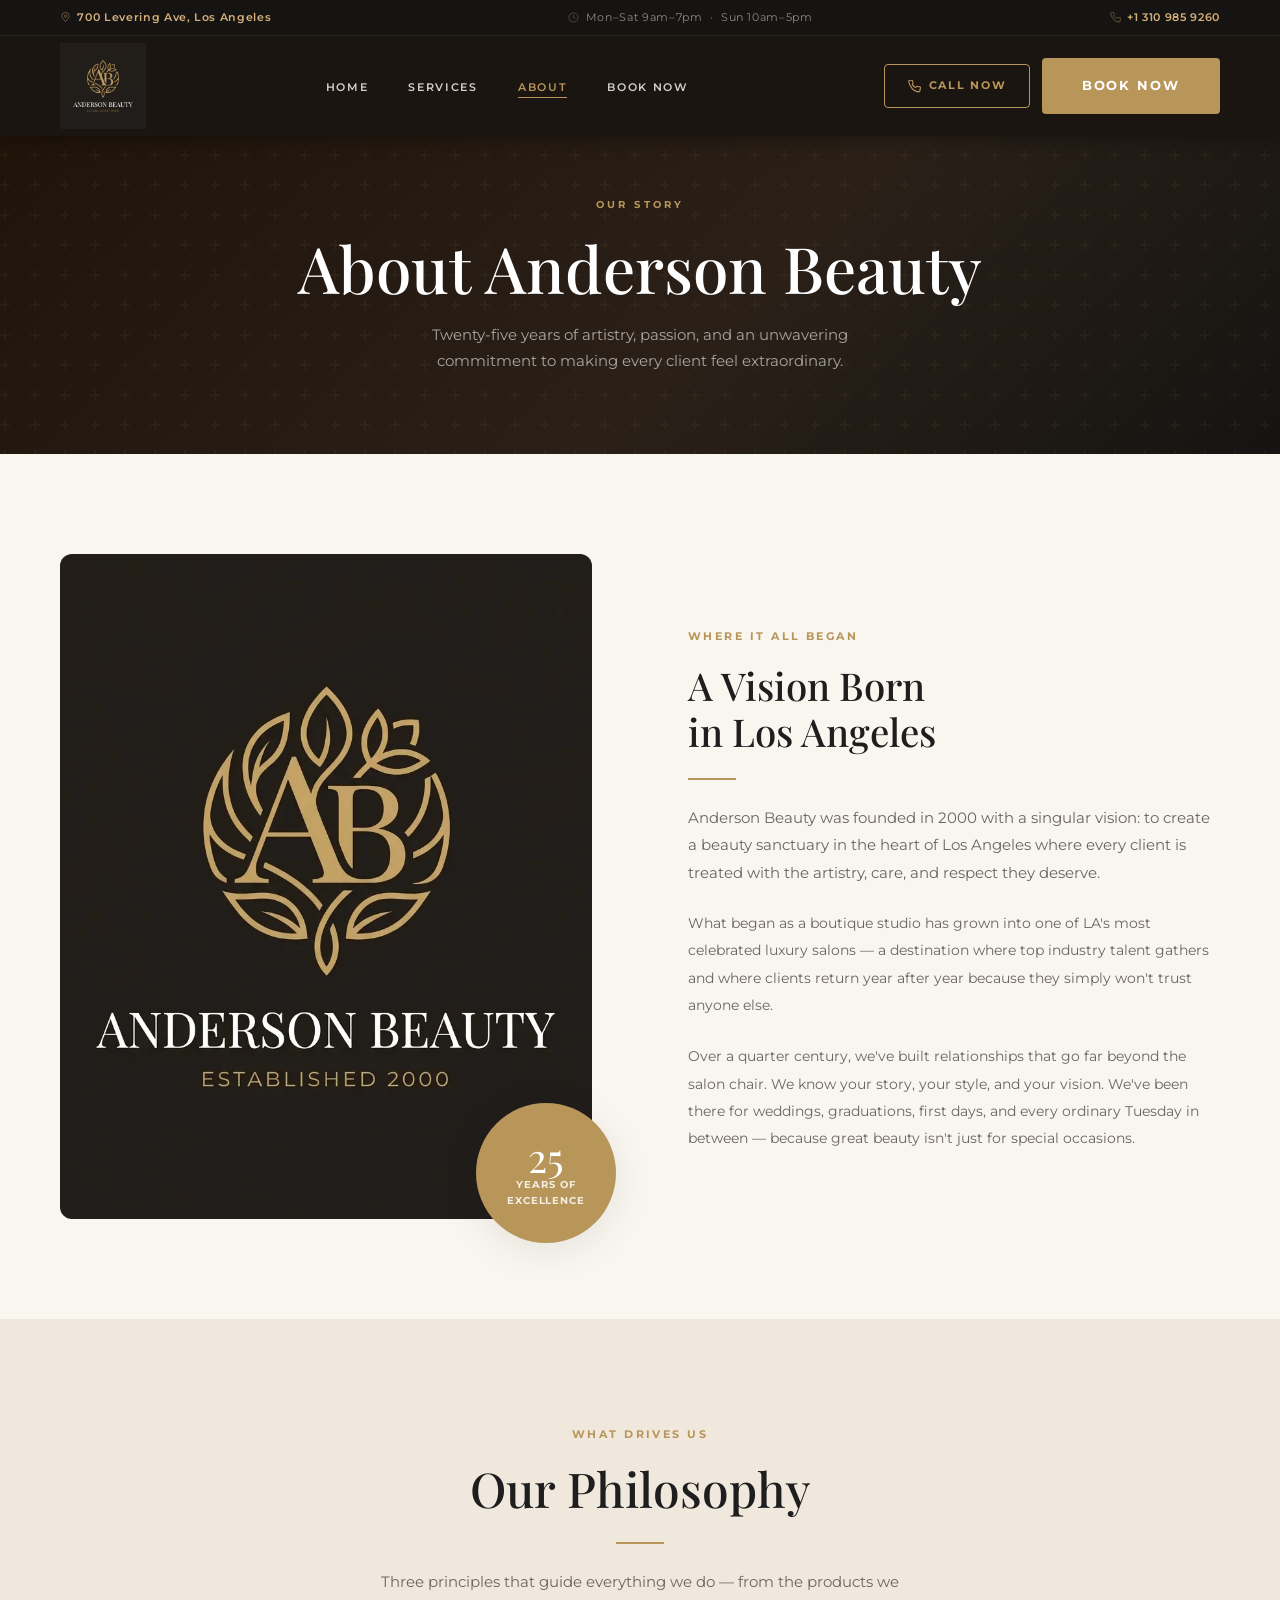
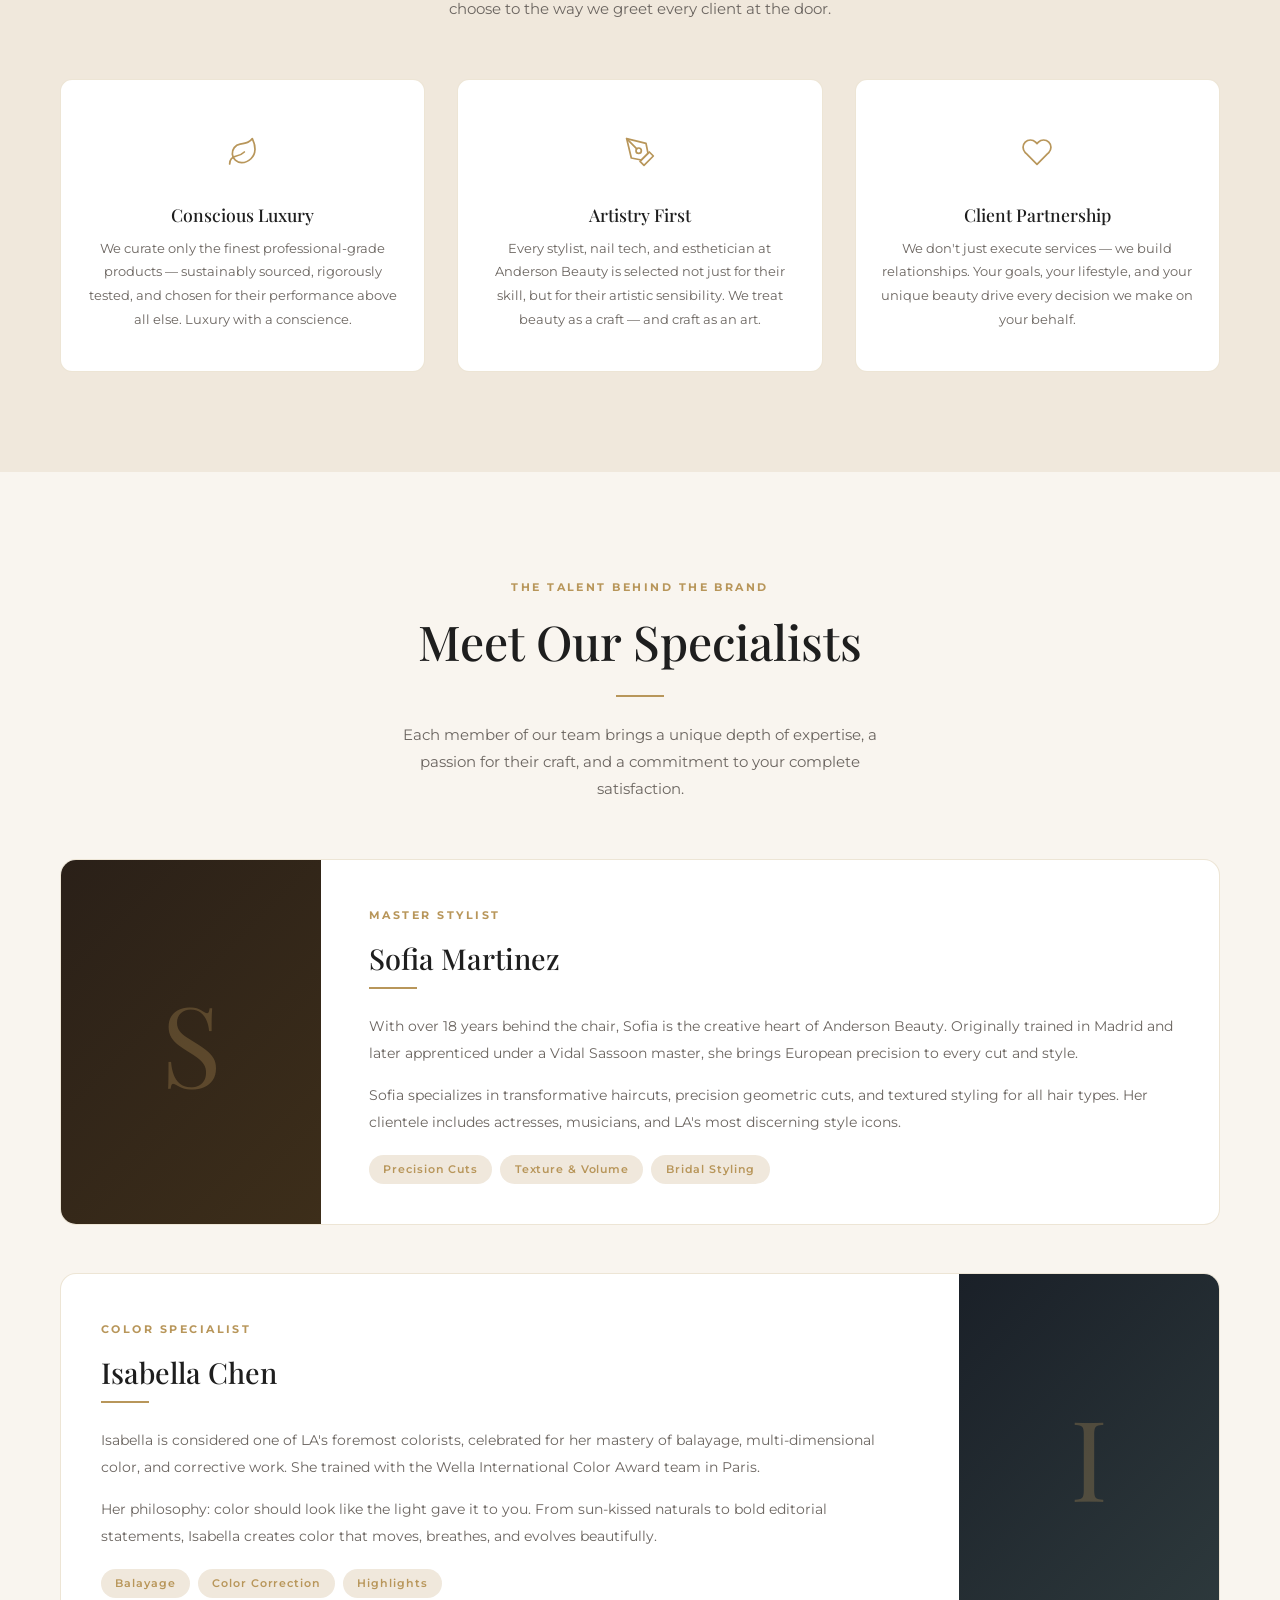
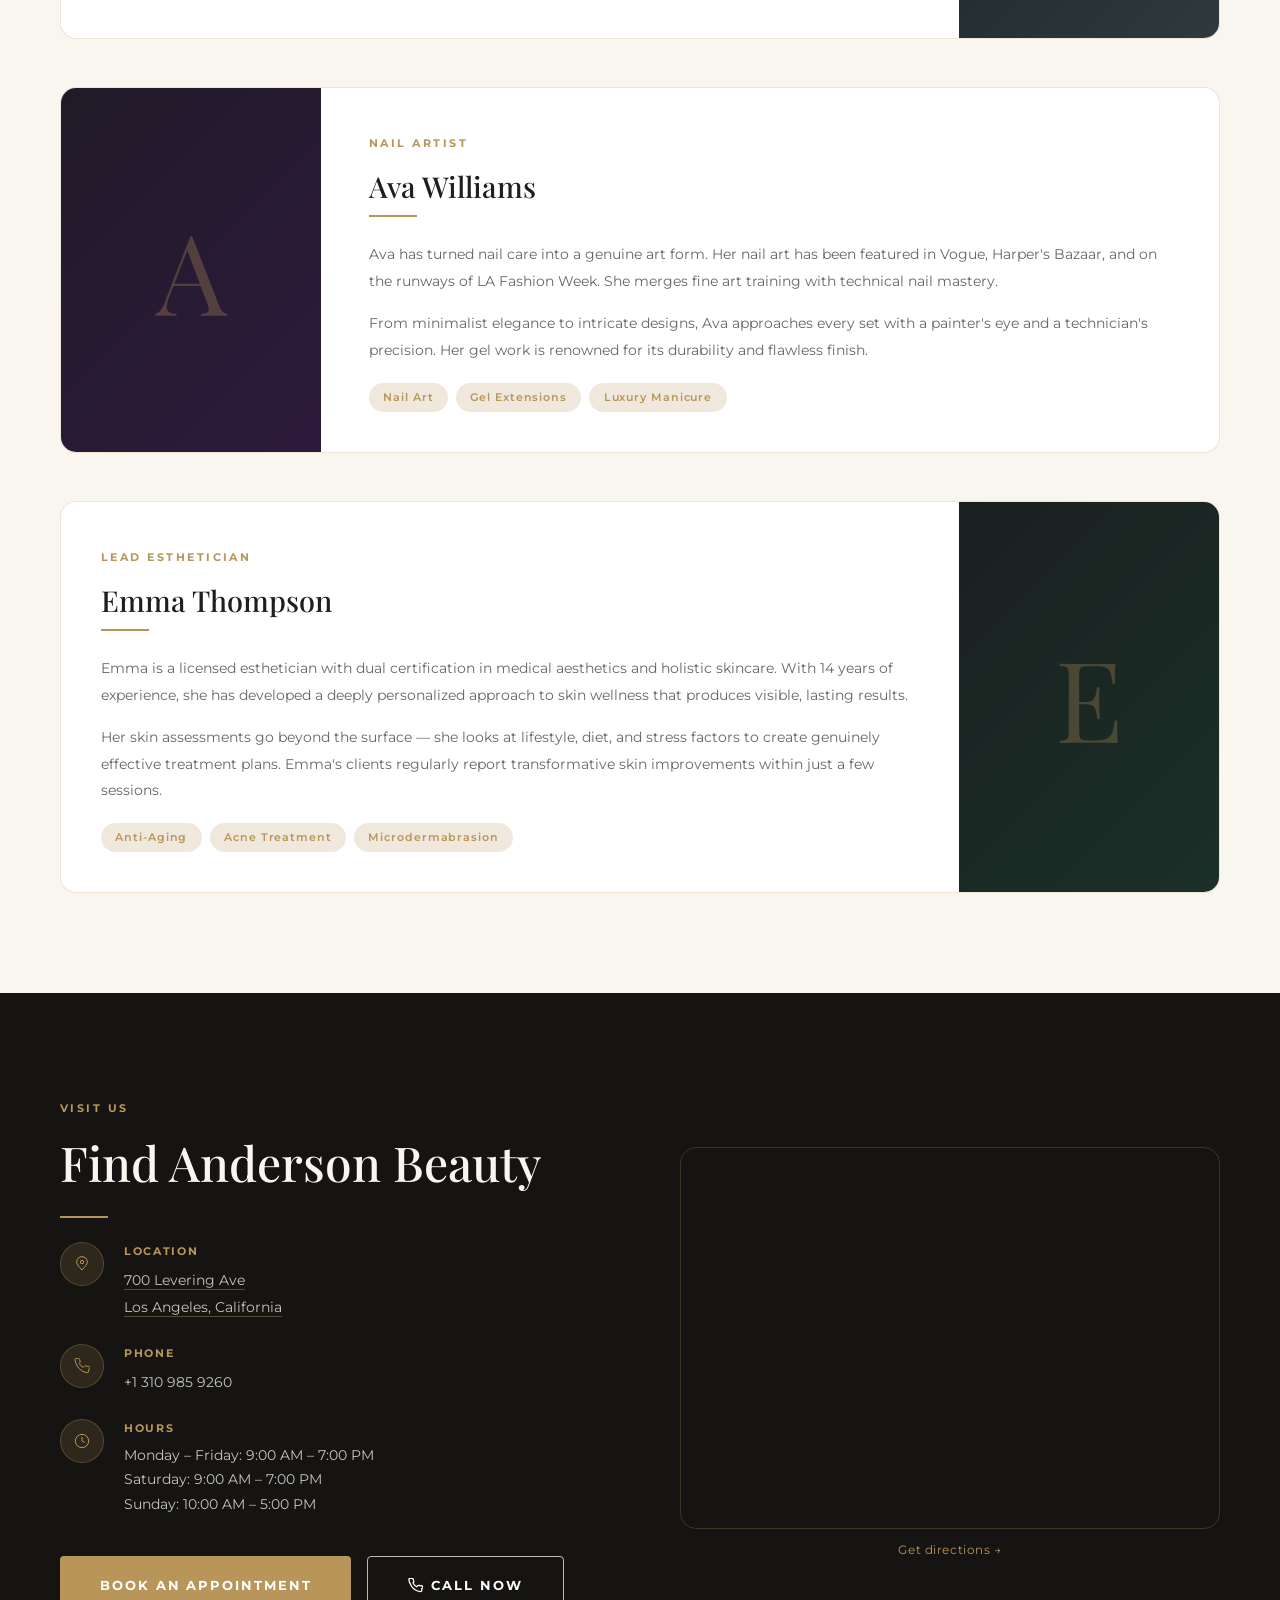
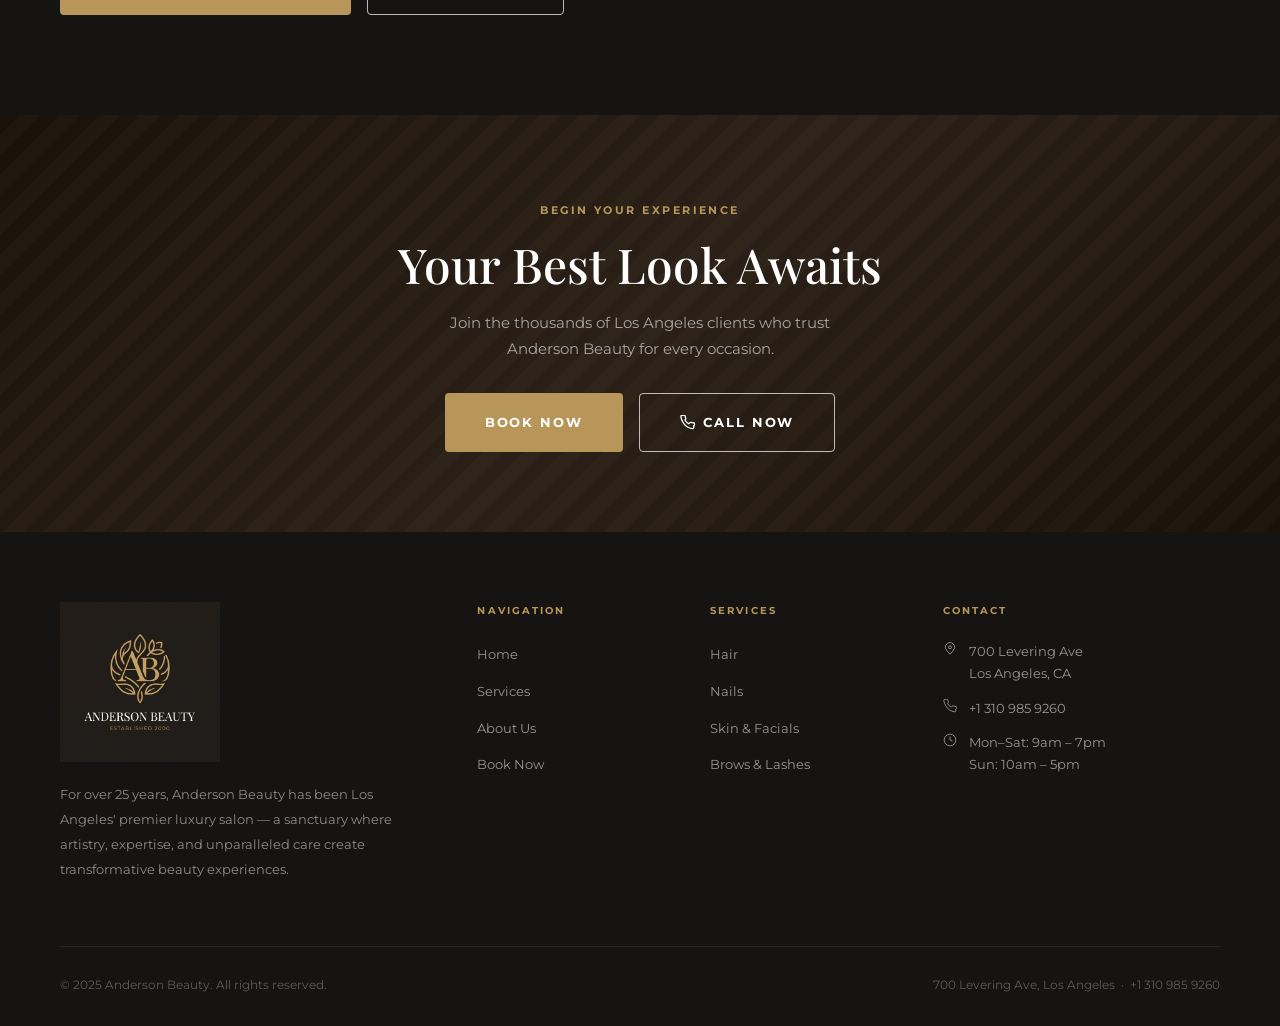
==== commit da9fca5e: "Add Google Maps embed to About page; make all addresses clickable links; add Sofia schedule; logo + " ====
--- a/about.html
+++ b/about.html
@@ -15,10 +15,10 @@
   <div class="topbar">
     <div class="container">
       <div class="topbar-inner">
-        <div class="topbar-item">
+        <a href="https://maps.google.com/?q=700+Levering+Ave,+Los+Angeles,+CA" target="_blank" rel="noopener" class="topbar-item">
           <svg width="11" height="11" viewBox="0 0 24 24" fill="none" stroke="currentColor" stroke-width="1.5"><path d="M12 21c-4.97-5.4-8-9.1-8-12a8 8 0 0116 0c0 2.9-3.03 6.6-8 12z"/><circle cx="12" cy="9" r="2.5"/></svg>
           700 Levering Ave, Los Angeles
-        </div>
+        </a>
         <div class="topbar-item">
           <svg width="11" height="11" viewBox="0 0 24 24" fill="none" stroke="currentColor" stroke-width="1.5"><circle cx="12" cy="12" r="10"/><path d="M12 6v6l4 2"/></svg>
           Mon–Sat 9am–7pm &nbsp;·&nbsp; Sun 10am–5pm
@@ -244,7 +244,7 @@
               <div style="width:44px; height:44px; background:rgba(184,150,90,0.15); border:1px solid rgba(184,150,90,0.3); border-radius:50%; display:flex; align-items:center; justify-content:center; flex-shrink:0;">
                 <svg width="16" height="16" fill="none" stroke="var(--gold)" stroke-width="1.5" viewBox="0 0 24 24"><path d="M12 21c-4.97-5.4-8-9.1-8-12a8 8 0 0116 0c0 2.9-3.03 6.6-8 12z"/><circle cx="12" cy="9" r="2.5"/></svg>
               </div>
-              <div><div style="font-size:0.7rem; font-weight:700; letter-spacing:0.15em; text-transform:uppercase; color:var(--gold); margin-bottom:0.3rem;">Location</div><div style="font-size:0.9rem; color:rgba(255,255,255,0.75); line-height:1.7;">700 Levering Ave<br>Los Angeles, California</div></div>
+              <div><div style="font-size:0.7rem; font-weight:700; letter-spacing:0.15em; text-transform:uppercase; color:var(--gold); margin-bottom:0.3rem;">Location</div><a href="https://maps.google.com/?q=700+Levering+Ave,+Los+Angeles,+CA" target="_blank" rel="noopener" style="font-size:0.9rem; color:rgba(255,255,255,0.75); line-height:1.7; text-decoration:none; border-bottom:1px solid rgba(184,150,90,0.4);">700 Levering Ave<br>Los Angeles, California</a></div>
             </div>
             <div style="display:flex; gap:1.25rem; align-items:flex-start;">
               <div style="width:44px; height:44px; background:rgba(184,150,90,0.15); border:1px solid rgba(184,150,90,0.3); border-radius:50%; display:flex; align-items:center; justify-content:center; flex-shrink:0;">
@@ -268,21 +268,16 @@
           </div>
         </div>
         <div class="fade-up">
-          <div style="background:linear-gradient(135deg, rgba(184,150,90,0.08) 0%, rgba(184,150,90,0.04) 100%); border:1px solid rgba(184,150,90,0.2); border-radius:16px; padding:2.5rem; text-align:center;">
-            <div style="font-family:var(--font-serif); font-size:3rem; color:var(--gold-light); margin-bottom:1rem; font-style:italic;">"</div>
-            <p style="font-family:var(--font-serif); font-style:italic; font-size:1.15rem; color:rgba(255,255,255,0.85); line-height:1.8; margin-bottom:1.5rem;">Beauty is not about perfection. It's about confidence, self-expression, and feeling entirely, wholly yourself. Our job is simply to help you get there.</p>
-            <div style="font-size:0.75rem; font-weight:700; letter-spacing:0.15em; text-transform:uppercase; color:var(--gold);">— Anderson Beauty, Est. 2000</div>
-          </div>
-          <div style="display:grid; grid-template-columns:1fr 1fr; gap:1rem; margin-top:1.5rem;">
-            <div style="background:rgba(255,255,255,0.04); border:1px solid rgba(184,150,90,0.15); border-radius:12px; padding:1.5rem; text-align:center;">
-              <div style="font-family:var(--font-serif); font-size:2.5rem; color:var(--gold); line-height:1;">5★</div>
-              <div style="font-size:0.65rem; font-weight:700; letter-spacing:0.15em; text-transform:uppercase; color:rgba(255,255,255,0.4); margin-top:0.3rem;">Google Rating</div>
-            </div>
-            <div style="background:rgba(255,255,255,0.04); border:1px solid rgba(184,150,90,0.15); border-radius:12px; padding:1.5rem; text-align:center;">
-              <div style="font-family:var(--font-serif); font-size:2.5rem; color:var(--gold); line-height:1;">500+</div>
-              <div style="font-size:0.65rem; font-weight:700; letter-spacing:0.15em; text-transform:uppercase; color:rgba(255,255,255,0.4); margin-top:0.3rem;">5-Star Reviews</div>
-            </div>
-          </div>
+          <a href="https://maps.google.com/?q=700+Levering+Ave,+Los+Angeles,+CA" target="_blank" rel="noopener" style="display:block; border-radius:16px; overflow:hidden; border:1px solid rgba(184,150,90,0.25); text-decoration:none;">
+            <iframe
+              src="https://maps.google.com/maps?q=700+Levering+Ave,+Los+Angeles,+CA&output=embed&z=15"
+              width="100%" height="380" style="border:0; display:block;" allowfullscreen loading="lazy"
+              referrerpolicy="no-referrer-when-downgrade" title="Anderson Beauty location map">
+            </iframe>
+          </a>
+          <p style="font-size:0.72rem; color:rgba(255,255,255,0.4); text-align:center; margin-top:0.75rem; letter-spacing:0.05em;">
+            <a href="https://maps.google.com/?q=700+Levering+Ave,+Los+Angeles,+CA" target="_blank" rel="noopener" style="color:var(--gold); text-decoration:none;">Get directions →</a>
+          </p>
         </div>
       </div>
     </div>
@@ -337,7 +332,7 @@
           <div class="footer-contact">
             <div class="footer-contact-item">
               <svg width="14" height="14" fill="none" stroke="currentColor" stroke-width="1.5" viewBox="0 0 24 24"><path d="M12 21c-4.97-5.4-8-9.1-8-12a8 8 0 0116 0c0 2.9-3.03 6.6-8 12z"/><circle cx="12" cy="9" r="2.5"/></svg>
-              <span>700 Levering Ave<br>Los Angeles, CA</span>
+              <a href="https://maps.google.com/?q=700+Levering+Ave,+Los+Angeles,+CA" target="_blank" rel="noopener" style="color:rgba(255,255,255,0.55); text-decoration:none;">700 Levering Ave<br>Los Angeles, CA</a>
             </div>
             <div class="footer-contact-item">
               <svg width="14" height="14" fill="none" stroke="currentColor" stroke-width="1.5" viewBox="0 0 24 24"><path d="M22 16.92v3a2 2 0 01-2.18 2 19.79 19.79 0 01-8.63-3.07A19.5 19.5 0 014.5 11.12 19.79 19.79 0 011.44 2.5 2 2 0 013.42.5h3a2 2 0 012 1.72c.127.96.361 1.903.7 2.81a2 2 0 01-.45 2.11L7.91 8.07a16 16 0 006.02 6.02l1.74-1.74a2 2 0 012.11-.45c.907.339 1.85.573 2.81.7A2 2 0 0122 16.92z"/></svg>
@@ -352,7 +347,7 @@
       </div>
       <div class="footer-bottom">
         <span>© 2025 Anderson Beauty. All rights reserved.</span>
-        <span>700 Levering Ave, Los Angeles &nbsp;·&nbsp; +1 310 985 9260</span>
+        <span><a href="https://maps.google.com/?q=700+Levering+Ave,+Los+Angeles,+CA" target="_blank" rel="noopener" style="color:inherit; text-decoration:none;">700 Levering Ave, Los Angeles</a> &nbsp;·&nbsp; +1 310 985 9260</span>
       </div>
     </div>
   </footer>
